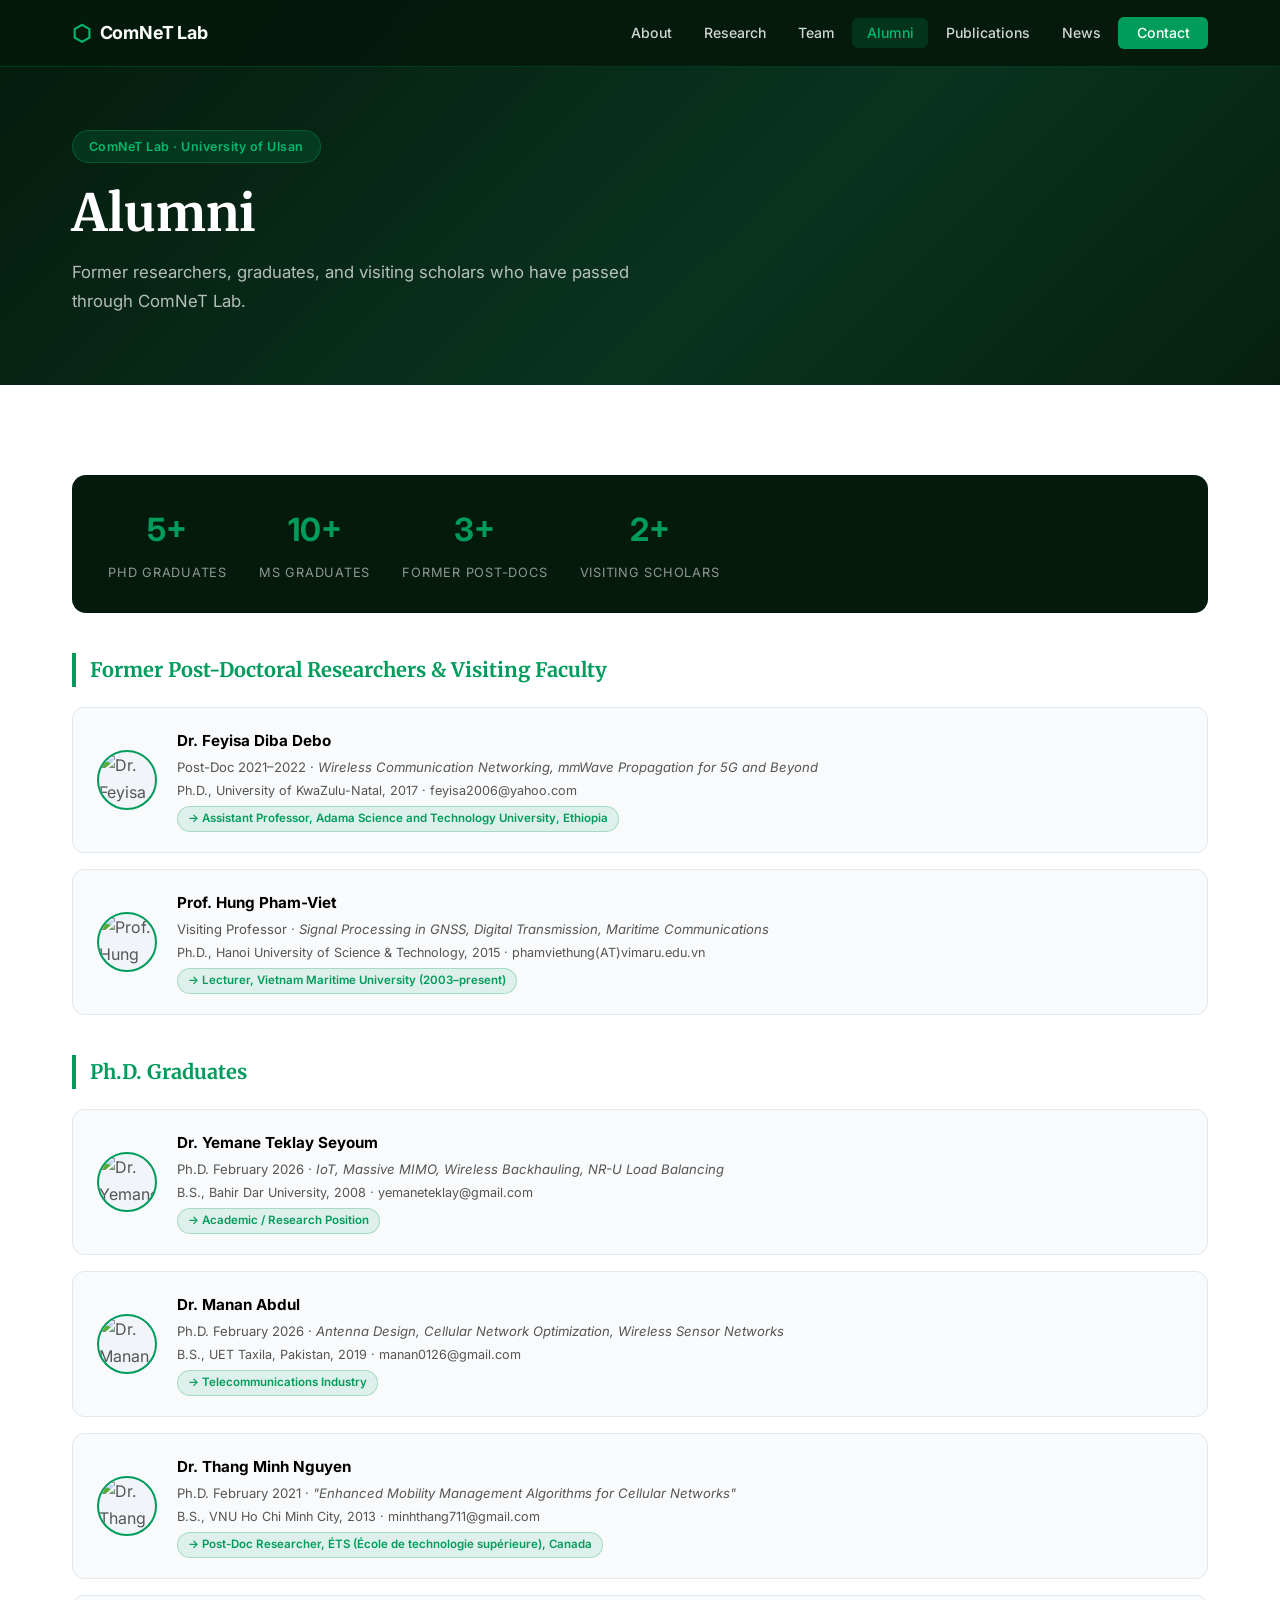
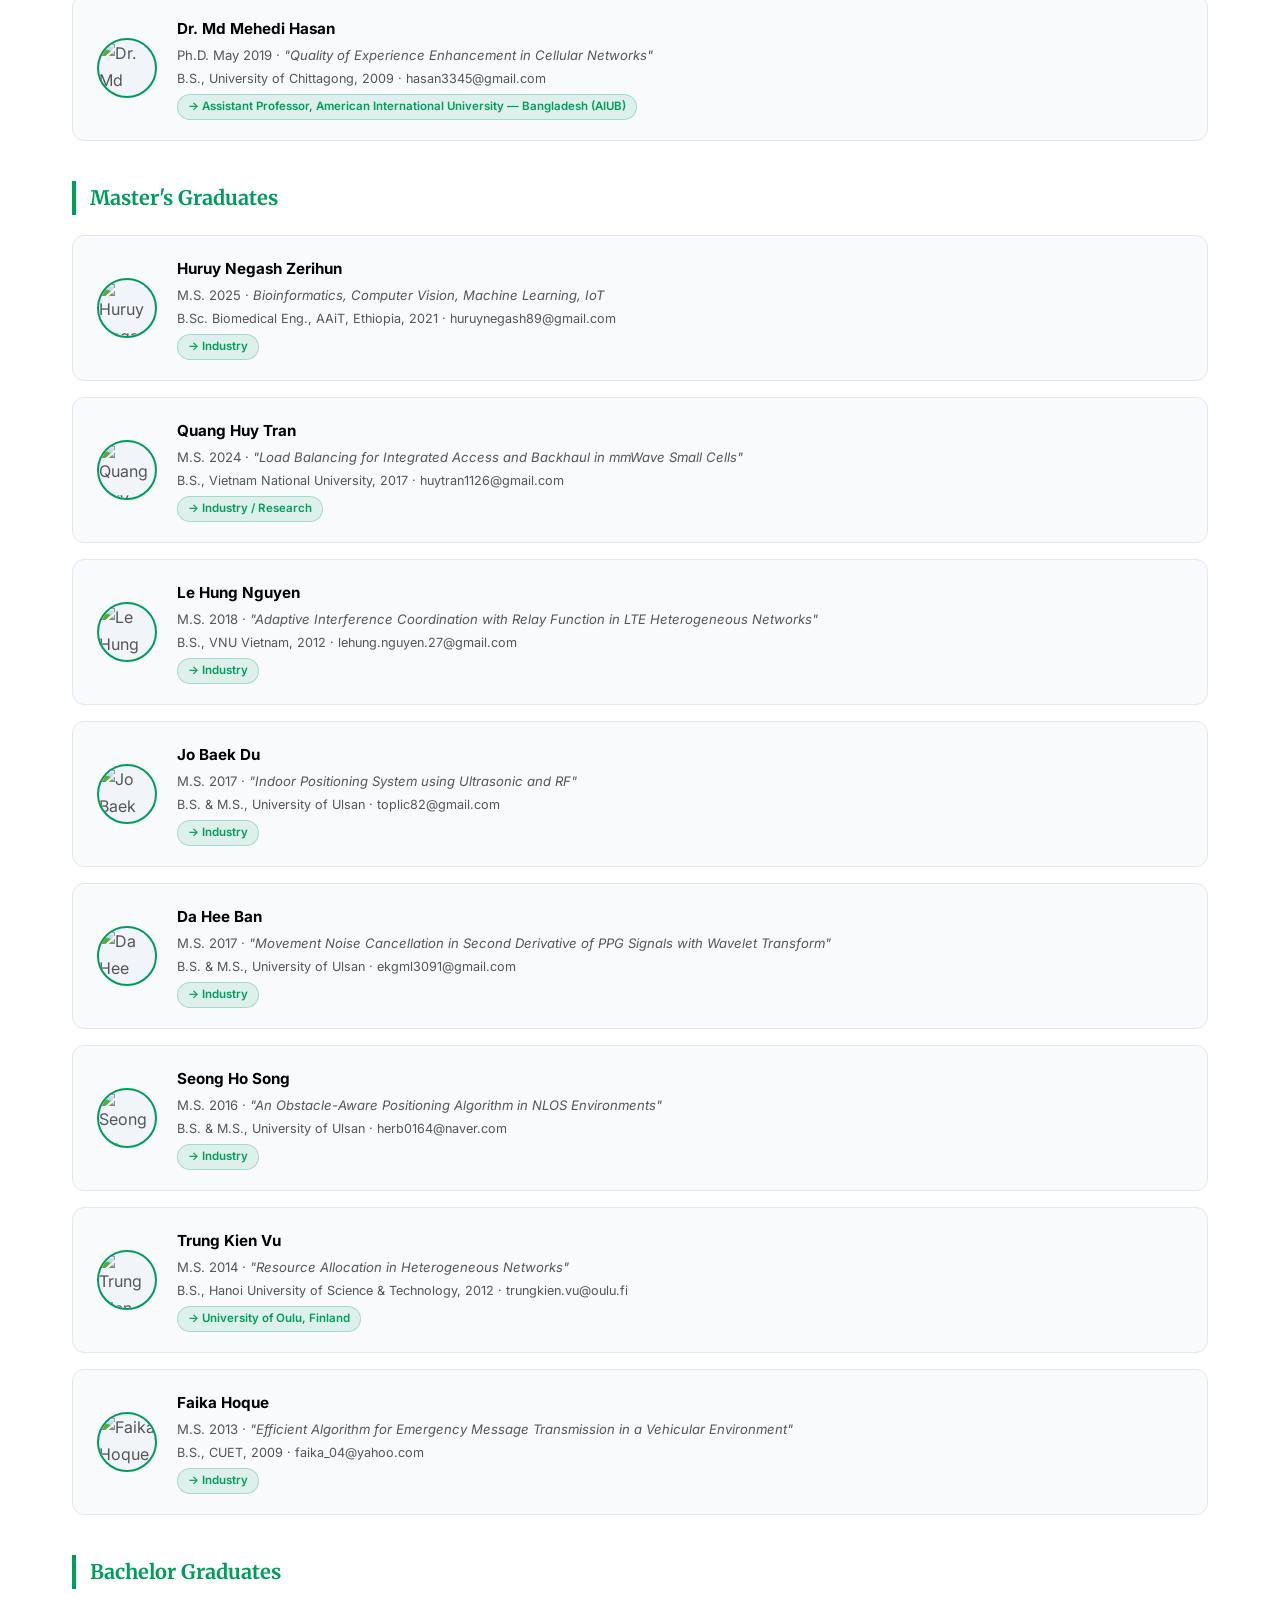
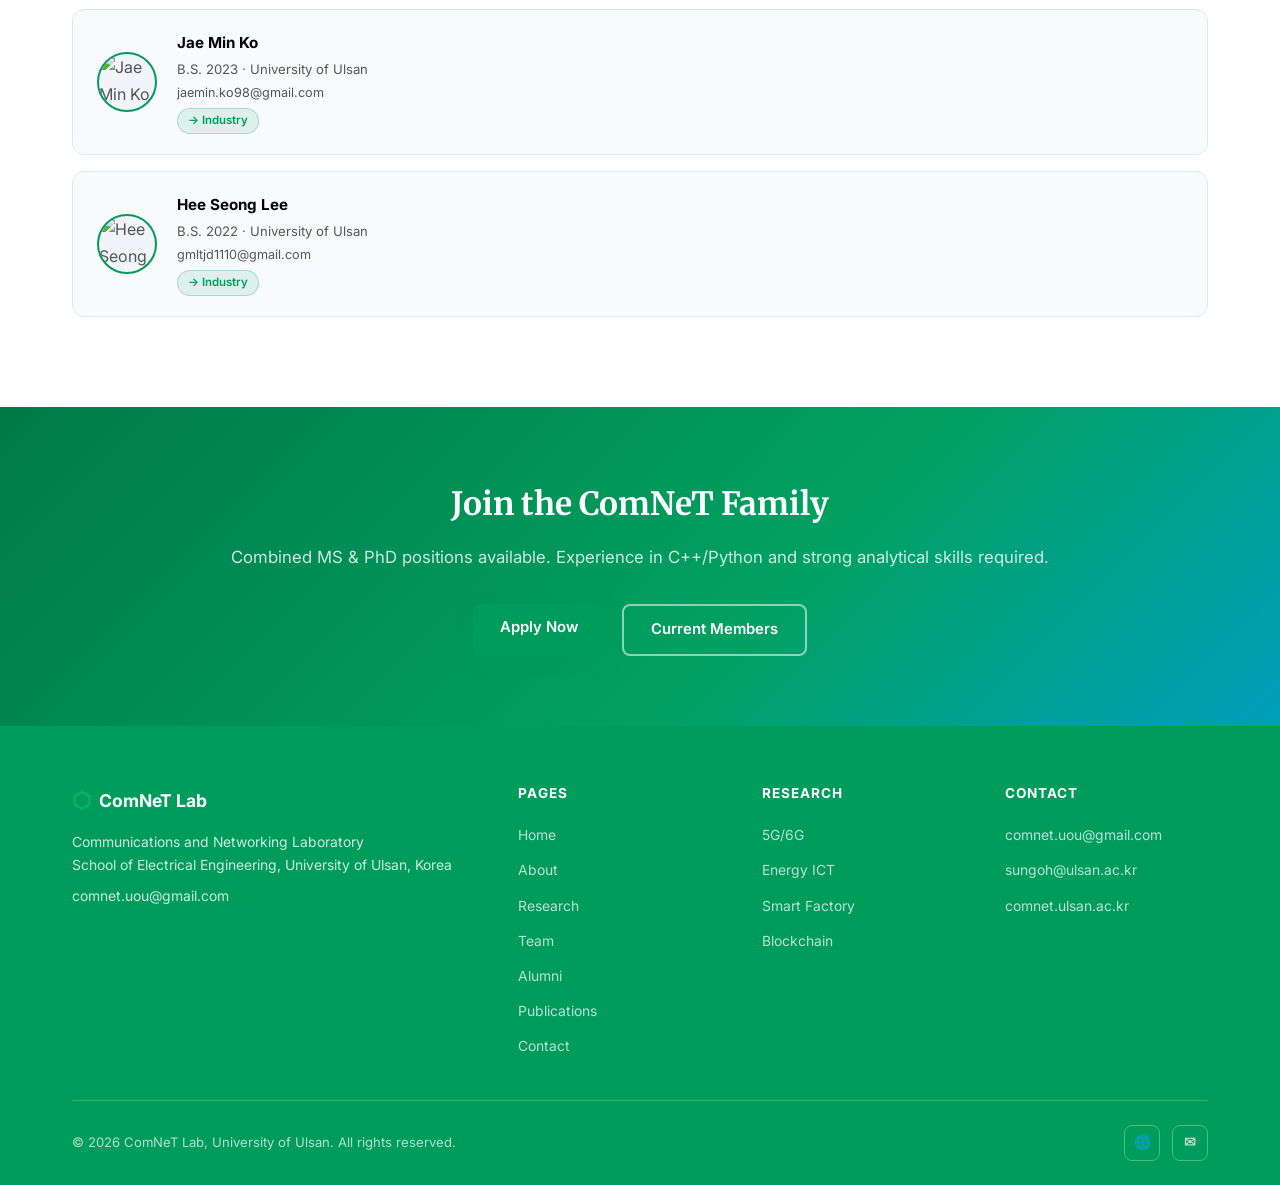
==== alumni.html @ 958fd1fb "Initial publish: ComNeT Lab website Full multi-page academic research lab site with real data from c" ====
<!DOCTYPE html>
<html lang="en">
<head>
  <meta charset="UTF-8" /><meta name="viewport" content="width=device-width, initial-scale=1.0" />
  <title>Alumni — ComNeT Lab</title>
  <link rel="stylesheet" href="style.css" />
  <link href="https://fonts.googleapis.com/css2?family=Inter:wght@300;400;500;600;700&family=Merriweather:wght@300;400;700&display=swap" rel="stylesheet" />
  <style>
    .alumni-photo-wrap {
      width: 60px; height: 60px; border-radius: 50%; overflow: hidden;
      flex-shrink: 0; border: 2px solid var(--green); background: var(--gray-100);
    }
    .alumni-photo-wrap img { width:100%; height:100%; object-fit:cover; object-position:center top; display:block; }

    .alumni-section-title {
      font-family: 'Merriweather', serif;
      font-size: 1.25rem;
      font-weight: 700;
      color: var(--green);
      border-left: 4px solid var(--green);
      padding-left: 0.85rem;
      margin: 2.5rem 0 1.25rem;
    }

    .alumni-stats-bar {
      display: flex; gap: 2rem; flex-wrap: wrap;
      background: var(--dark-nav);
      border-radius: 14px;
      padding: 1.75rem 2.25rem;
      margin-bottom: 2.5rem;
    }
    .alumni-stat { text-align: center; }
    .alumni-stat-num { display: block; font-size: 2rem; font-weight: 700; color: var(--green); }
    .alumni-stat-label { font-size: 0.8rem; color: rgba(255,255,255,0.55); text-transform: uppercase; letter-spacing: 0.06em; }

    .placement-badge {
      display: inline-block;
      font-size: 0.72rem; font-weight: 600;
      color: var(--green);
      background: rgba(0,156,91,0.1);
      border: 1px solid rgba(0,156,91,0.25);
      border-radius: 20px;
      padding: 2px 10px;
      margin-top: 0.3rem;
    }
  </style>
</head>
<body>
  <nav class="navbar" id="navbar">
    <div class="nav-container">
      <a href="index.html" class="nav-logo"><span class="logo-icon">⬡</span><span>ComNeT Lab</span></a>
      <button class="nav-toggle" id="navToggle"><span></span><span></span><span></span></button>
      <ul class="nav-links" id="navLinks">
        <li><a href="about.html">About</a></li>
        <li><a href="research.html">Research</a></li>
        <li><a href="team.html">Team</a></li>
        <li><a href="alumni.html" class="active-page">Alumni</a></li>
        <li><a href="publications.html">Publications</a></li>
        <li><a href="news.html">News</a></li>
        <li><a href="contact.html" class="nav-cta">Contact</a></li>
      </ul>
    </div>
  </nav>

  <div class="page-hero">
    <div class="container page-hero-content">
      <div class="page-hero-badge">ComNeT Lab · University of Ulsan</div>
      <h1>Alumni</h1>
      <p>Former researchers, graduates, and visiting scholars who have passed through ComNeT Lab.</p>
    </div>
  </div>

  <section class="section" style="background:var(--white);">
    <div class="container">

      <!-- Stats bar -->
      <div class="alumni-stats-bar">
        <div class="alumni-stat"><span class="alumni-stat-num">5+</span><span class="alumni-stat-label">PhD Graduates</span></div>
        <div class="alumni-stat"><span class="alumni-stat-num">10+</span><span class="alumni-stat-label">MS Graduates</span></div>
        <div class="alumni-stat"><span class="alumni-stat-num">3+</span><span class="alumni-stat-label">Former Post-Docs</span></div>
        <div class="alumni-stat"><span class="alumni-stat-num">2+</span><span class="alumni-stat-label">Visiting Scholars</span></div>
      </div>

      <!-- ═══ FORMER POST-DOCS / VISITING FACULTY ═══ -->
      <h3 class="alumni-section-title">Former Post-Doctoral Researchers &amp; Visiting Faculty</h3>
      <div class="alumni-grid">

        <div class="alumni-card anim-target">
          <div class="alumni-photo-wrap">
            <img src="http://comnet.ulsan.ac.kr/members/Feyissa.jpg" alt="Dr. Feyisa Diba Debo" />
          </div>
          <div class="alumni-info">
            <h4>Dr. Feyisa Diba Debo</h4>
            <p>Post-Doc 2021–2022 · <em>Wireless Communication Networking, mmWave Propagation for 5G and Beyond</em></p>
            <p style="font-size:0.79rem;color:var(--text-muted);">Ph.D., University of KwaZulu-Natal, 2017 · feyisa2006@yahoo.com</p>
            <span class="placement-badge">→ Assistant Professor, Adama Science and Technology University, Ethiopia</span>
          </div>
        </div>

        <div class="alumni-card anim-target">
          <div class="alumni-photo-wrap">
            <img src="http://comnet.ulsan.ac.kr/members/Professor_Pham.jpg" alt="Prof. Hung Pham-Viet" />
          </div>
          <div class="alumni-info">
            <h4>Prof. Hung Pham-Viet</h4>
            <p>Visiting Professor · <em>Signal Processing in GNSS, Digital Transmission, Maritime Communications</em></p>
            <p style="font-size:0.79rem;color:var(--text-muted);">Ph.D., Hanoi University of Science &amp; Technology, 2015 · phamviethung(AT)vimaru.edu.vn</p>
            <span class="placement-badge">→ Lecturer, Vietnam Maritime University (2003–present)</span>
          </div>
        </div>

      </div>

      <!-- ═══ PHD GRADUATES ═══ -->
      <h3 class="alumni-section-title">Ph.D. Graduates</h3>
      <div class="alumni-grid">

        <div class="alumni-card anim-target">
          <div class="alumni-photo-wrap">
            <img src="http://comnet.ulsan.ac.kr/members/Yemane.jpg" alt="Dr. Yemane Teklay Seyoum" />
          </div>
          <div class="alumni-info">
            <h4>Dr. Yemane Teklay Seyoum</h4>
            <p>Ph.D. February 2026 · <em>IoT, Massive MIMO, Wireless Backhauling, NR-U Load Balancing</em></p>
            <p style="font-size:0.79rem;color:var(--text-muted);">B.S., Bahir Dar University, 2008 · yemaneteklay@gmail.com</p>
            <span class="placement-badge">→ Academic / Research Position</span>
          </div>
        </div>

        <div class="alumni-card anim-target">
          <div class="alumni-photo-wrap">
            <img src="http://comnet.ulsan.ac.kr/members/manan_2.jpg" alt="Dr. Manan Abdul" />
          </div>
          <div class="alumni-info">
            <h4>Dr. Manan Abdul</h4>
            <p>Ph.D. February 2026 · <em>Antenna Design, Cellular Network Optimization, Wireless Sensor Networks</em></p>
            <p style="font-size:0.79rem;color:var(--text-muted);">B.S., UET Taxila, Pakistan, 2019 · manan0126@gmail.com</p>
            <span class="placement-badge">→ Telecommunications Industry</span>
          </div>
        </div>

        <div class="alumni-card anim-target">
          <div class="alumni-photo-wrap">
            <img src="http://comnet.ulsan.ac.kr/members/Thang.jpg" alt="Dr. Thang Minh Nguyen" />
          </div>
          <div class="alumni-info">
            <h4>Dr. Thang Minh Nguyen</h4>
            <p>Ph.D. February 2021 · <em>"Enhanced Mobility Management Algorithms for Cellular Networks"</em></p>
            <p style="font-size:0.79rem;color:var(--text-muted);">B.S., VNU Ho Chi Minh City, 2013 · minhthang711@gmail.com</p>
            <span class="placement-badge">→ Post-Doc Researcher, ÉTS (École de technologie supérieure), Canada</span>
          </div>
        </div>

        <div class="alumni-card anim-target">
          <div class="alumni-photo-wrap">
            <img src="http://comnet.ulsan.ac.kr/members/Hasan.jpg" alt="Dr. Md Mehedi Hasan" />
          </div>
          <div class="alumni-info">
            <h4>Dr. Md Mehedi Hasan</h4>
            <p>Ph.D. May 2019 · <em>"Quality of Experience Enhancement in Cellular Networks"</em></p>
            <p style="font-size:0.79rem;color:var(--text-muted);">B.S., University of Chittagong, 2009 · hasan3345@gmail.com</p>
            <span class="placement-badge">→ Assistant Professor, American International University — Bangladesh (AIUB)</span>
          </div>
        </div>

      </div>

      <!-- ═══ MS GRADUATES ═══ -->
      <h3 class="alumni-section-title">Master's Graduates</h3>
      <div class="alumni-grid">

        <div class="alumni-card anim-target">
          <div class="alumni-photo-wrap">
            <img src="http://comnet.ulsan.ac.kr/members/huruy.JPG" alt="Huruy Negash Zerihun" />
          </div>
          <div class="alumni-info">
            <h4>Huruy Negash Zerihun</h4>
            <p>M.S. 2025 · <em>Bioinformatics, Computer Vision, Machine Learning, IoT</em></p>
            <p style="font-size:0.79rem;color:var(--text-muted);">B.Sc. Biomedical Eng., AAiT, Ethiopia, 2021 · huruynegash89@gmail.com</p>
            <span class="placement-badge">→ Industry</span>
          </div>
        </div>

        <div class="alumni-card anim-target">
          <div class="alumni-photo-wrap">
            <img src="http://comnet.ulsan.ac.kr/members/Huy.jpg" alt="Quang Huy Tran" />
          </div>
          <div class="alumni-info">
            <h4>Quang Huy Tran</h4>
            <p>M.S. 2024 · <em>"Load Balancing for Integrated Access and Backhaul in mmWave Small Cells"</em></p>
            <p style="font-size:0.79rem;color:var(--text-muted);">B.S., Vietnam National University, 2017 · huytran1126@gmail.com</p>
            <span class="placement-badge">→ Industry / Research</span>
          </div>
        </div>

        <div class="alumni-card anim-target">
          <div class="alumni-photo-wrap">
            <img src="http://comnet.ulsan.ac.kr/members/Hung.jpg" alt="Le Hung Nguyen" />
          </div>
          <div class="alumni-info">
            <h4>Le Hung Nguyen</h4>
            <p>M.S. 2018 · <em>"Adaptive Interference Coordination with Relay Function in LTE Heterogeneous Networks"</em></p>
            <p style="font-size:0.79rem;color:var(--text-muted);">B.S., VNU Vietnam, 2012 · lehung.nguyen.27@gmail.com</p>
            <span class="placement-badge">→ Industry</span>
          </div>
        </div>

        <div class="alumni-card anim-target">
          <div class="alumni-photo-wrap">
            <img src="http://comnet.ulsan.ac.kr/members/Jo.jpg" alt="Jo Baek Du" />
          </div>
          <div class="alumni-info">
            <h4>Jo Baek Du</h4>
            <p>M.S. 2017 · <em>"Indoor Positioning System using Ultrasonic and RF"</em></p>
            <p style="font-size:0.79rem;color:var(--text-muted);">B.S. &amp; M.S., University of Ulsan · toplic82@gmail.com</p>
            <span class="placement-badge">→ Industry</span>
          </div>
        </div>

        <div class="alumni-card anim-target">
          <div class="alumni-photo-wrap">
            <img src="http://comnet.ulsan.ac.kr/members/Ban.jpg" alt="Da Hee Ban" />
          </div>
          <div class="alumni-info">
            <h4>Da Hee Ban</h4>
            <p>M.S. 2017 · <em>"Movement Noise Cancellation in Second Derivative of PPG Signals with Wavelet Transform"</em></p>
            <p style="font-size:0.79rem;color:var(--text-muted);">B.S. &amp; M.S., University of Ulsan · ekgml3091@gmail.com</p>
            <span class="placement-badge">→ Industry</span>
          </div>
        </div>

        <div class="alumni-card anim-target">
          <div class="alumni-photo-wrap">
            <img src="http://comnet.ulsan.ac.kr/members/Song.jpg" alt="Seong Ho Song" />
          </div>
          <div class="alumni-info">
            <h4>Seong Ho Song</h4>
            <p>M.S. 2016 · <em>"An Obstacle-Aware Positioning Algorithm in NLOS Environments"</em></p>
            <p style="font-size:0.79rem;color:var(--text-muted);">B.S. &amp; M.S., University of Ulsan · herb0164@naver.com</p>
            <span class="placement-badge">→ Industry</span>
          </div>
        </div>

        <div class="alumni-card anim-target">
          <div class="alumni-photo-wrap">
            <img src="http://comnet.ulsan.ac.kr/members/Thinh.jpg" alt="Trung Kien Vu" />
          </div>
          <div class="alumni-info">
            <h4>Trung Kien Vu</h4>
            <p>M.S. 2014 · <em>"Resource Allocation in Heterogeneous Networks"</em></p>
            <p style="font-size:0.79rem;color:var(--text-muted);">B.S., Hanoi University of Science &amp; Technology, 2012 · trungkien.vu@oulu.fi</p>
            <span class="placement-badge">→ University of Oulu, Finland</span>
          </div>
        </div>

        <div class="alumni-card anim-target">
          <div class="alumni-photo-wrap">
            <img src="http://comnet.ulsan.ac.kr/members/Faika.jpg" alt="Faika Hoque" />
          </div>
          <div class="alumni-info">
            <h4>Faika Hoque</h4>
            <p>M.S. 2013 · <em>"Efficient Algorithm for Emergency Message Transmission in a Vehicular Environment"</em></p>
            <p style="font-size:0.79rem;color:var(--text-muted);">B.S., CUET, 2009 · faika_04@yahoo.com</p>
            <span class="placement-badge">→ Industry</span>
          </div>
        </div>

      </div>

      <!-- ═══ BACHELOR GRADUATES ═══ -->
      <h3 class="alumni-section-title">Bachelor Graduates</h3>
      <div class="alumni-grid">

        <div class="alumni-card anim-target">
          <div class="alumni-photo-wrap">
            <img src="http://comnet.ulsan.ac.kr/members/Jaemin.jpg" alt="Jae Min Ko" />
          </div>
          <div class="alumni-info">
            <h4>Jae Min Ko</h4>
            <p>B.S. 2023 · University of Ulsan</p>
            <p style="font-size:0.79rem;color:var(--text-muted);">jaemin.ko98@gmail.com</p>
            <span class="placement-badge">→ Industry</span>
          </div>
        </div>

        <div class="alumni-card anim-target">
          <div class="alumni-photo-wrap">
            <img src="http://comnet.ulsan.ac.kr/members/HEE_SEONG.jpg" alt="Hee Seong Lee" />
          </div>
          <div class="alumni-info">
            <h4>Hee Seong Lee</h4>
            <p>B.S. 2022 · University of Ulsan</p>
            <p style="font-size:0.79rem;color:var(--text-muted);">gmltjd1110@gmail.com</p>
            <span class="placement-badge">→ Industry</span>
          </div>
        </div>

      </div>

    </div>
  </section>

  <section class="cta-banner">
    <div class="container">
      <h2>Join the ComNeT Family</h2>
      <p>Combined MS &amp; PhD positions available. Experience in C++/Python and strong analytical skills required.</p>
      <div class="cta-actions">
        <a href="contact.html" class="btn btn-primary">Apply Now</a>
        <a href="team.html" class="btn btn-outline">Current Members</a>
      </div>
    </div>
  </section>

  <footer class="footer">
    <div class="container">
      <div class="footer-grid">
        <div class="footer-brand">
          <div class="footer-logo"><span class="logo-icon">⬡</span><span>ComNeT Lab</span></div>
          <p>Communications and Networking Laboratory<br/>School of Electrical Engineering, University of Ulsan, Korea</p>
          <p style="margin-top:0.5rem;">comnet.uou@gmail.com</p>
        </div>
        <div class="footer-links-col"><h5>Pages</h5><ul>
          <li><a href="index.html">Home</a></li>
          <li><a href="about.html">About</a></li>
          <li><a href="research.html">Research</a></li>
          <li><a href="team.html">Team</a></li>
          <li><a href="alumni.html">Alumni</a></li>
          <li><a href="publications.html">Publications</a></li>
          <li><a href="contact.html">Contact</a></li>
        </ul></div>
        <div class="footer-links-col"><h5>Research</h5><ul>
          <li><a href="research.html">5G/6G</a></li>
          <li><a href="research.html">Energy ICT</a></li>
          <li><a href="research.html">Smart Factory</a></li>
          <li><a href="research.html">Blockchain</a></li>
        </ul></div>
        <div class="footer-links-col"><h5>Contact</h5><ul>
          <li><a href="mailto:comnet.uou@gmail.com">comnet.uou@gmail.com</a></li>
          <li><a href="mailto:sungoh@ulsan.ac.kr">sungoh@ulsan.ac.kr</a></li>
          <li><a href="https://comnet.ulsan.ac.kr/" target="_blank">comnet.ulsan.ac.kr</a></li>
        </ul></div>
      </div>
      <div class="footer-bottom">
        <p>&copy; 2026 ComNeT Lab, University of Ulsan. All rights reserved.</p>
        <div class="footer-social"><a href="https://comnet.ulsan.ac.kr/">🌐</a><a href="mailto:comnet.uou@gmail.com">✉</a></div>
      </div>
    </div>
  </footer>
  <script src="script.js"></script>
</body>
</html>
---- style.css ----
/* ============================================================
   ComNeT Lab — Shared Stylesheet
   Colors from comnet.ulsan.ac.kr:
     Primary Green : #009C5B
     Header Green  : #01A161
     Cyan Accent   : #009FBC
   ============================================================ */

:root {
  --green:      #009C5B;
  --green-dk:   #007a47;
  --green-hdr:  #01A161;
  --green-lt:   #00b96e;
  --green-xlt:  #e6f7f0;
  --cyan:       #009FBC;
  --cyan-lt:    #00bcd4;
  --cyan-xlt:   #e0f7fa;
  --dark:       #062010;
  --dark-nav:   #041a0d;
  --white:      #ffffff;
  --gray-50:    #f8fafc;
  --gray-100:   #f1f5f9;
  --gray-200:   #e2e8f0;
  --gray-400:   #94a3b8;
  --gray-600:   #475569;
  --text:       #1e293b;
  --text-muted: #555;
  --radius:     12px;
  --shadow:     0 4px 24px rgba(0,0,0,0.08);
  --shadow-lg:  0 12px 48px rgba(0,0,0,0.14);
  --transition: 0.25s cubic-bezier(0.4, 0, 0.2, 1);
}

*, *::before, *::after { box-sizing: border-box; margin: 0; padding: 0; }
html { scroll-behavior: smooth; }
body {
  font-family: 'Inter', 'trebuchet ms', arial, sans-serif;
  color: var(--text-muted);
  background: var(--white);
  line-height: 1.7;
  -webkit-font-smoothing: antialiased;
}

/* ── Utility ── */
.container { max-width: 1200px; margin: 0 auto; padding: 0 2rem; }
.section    { padding: 90px 0; }

.section-tag {
  display: inline-block;
  font-size: 0.75rem;
  font-weight: 700;
  letter-spacing: 0.14em;
  text-transform: uppercase;
  color: var(--green);
  background: var(--green-xlt);
  padding: 4px 14px;
  border-radius: 999px;
  margin-bottom: 1rem;
}
.section-title {
  font-family: 'Merriweather', 'century gothic', serif;
  font-size: clamp(1.7rem, 3vw, 2.5rem);
  font-weight: 700;
  color: #000;
  line-height: 1.25;
  margin-bottom: 1rem;
}
.section-desc { color: var(--text-muted); max-width: 620px; font-size: 1.02rem; }
.section-header { text-align: center; margin-bottom: 3.5rem; }
.section-header .section-desc { margin: 0 auto; }

/* ── Buttons ── */
.btn {
  display: inline-block;
  padding: 0.72rem 1.7rem;
  border-radius: 8px;
  font-weight: 600;
  font-size: 0.93rem;
  text-decoration: none;
  cursor: pointer;
  border: none;
  transition: all var(--transition);
  font-family: inherit;
}
.btn-primary {
  background: var(--green);
  color: var(--white);
  box-shadow: 0 4px 16px rgba(0,156,91,0.35);
}
.btn-primary:hover {
  background: var(--green-lt);
  transform: translateY(-2px);
  box-shadow: 0 8px 24px rgba(0,156,91,0.45);
}
.btn-outline {
  background: transparent;
  color: var(--white);
  border: 2px solid rgba(255,255,255,0.55);
}
.btn-outline:hover { background: rgba(255,255,255,0.12); border-color: var(--white); }
.btn-ghost {
  background: transparent;
  color: var(--green);
  border: 2px solid var(--green);
}
.btn-ghost:hover { background: var(--green); color: var(--white); }

/* ======================================================
   NAVBAR
   ====================================================== */
.navbar {
  position: fixed; top: 0; left: 0; right: 0;
  z-index: 1000;
  background: rgba(4, 26, 13, 0.95);
  backdrop-filter: blur(14px);
  -webkit-backdrop-filter: blur(14px);
  border-bottom: 1px solid rgba(0,156,91,0.25);
  transition: all var(--transition);
}
.navbar.scrolled {
  background: rgba(4, 26, 13, 0.99);
  box-shadow: 0 4px 24px rgba(0,0,0,0.35);
}
.nav-container {
  max-width: 1200px; margin: 0 auto; padding: 0 2rem;
  display: flex; align-items: center; justify-content: space-between;
  height: 66px;
}
.nav-logo {
  display: flex; align-items: center; gap: 0.55rem;
  color: var(--white); font-weight: 700; font-size: 1.12rem;
  text-decoration: none; letter-spacing: -0.01em;
}
.logo-icon { color: var(--green-lt); font-size: 1.35rem; }

.nav-links { display: flex; align-items: center; gap: 0.2rem; list-style: none; }
.nav-links a {
  color: rgba(255,255,255,0.82);
  text-decoration: none; font-size: 0.88rem; font-weight: 500;
  padding: 0.4rem 0.9rem; border-radius: 6px;
  transition: all var(--transition);
}
.nav-links a:hover, .nav-links a.active-page {
  color: var(--white); background: rgba(0,156,91,0.2);
}
.nav-links a.active-page { color: var(--green-lt) !important; }
.nav-cta {
  background: var(--green) !important;
  color: var(--white) !important;
  padding: 0.45rem 1.15rem !important;
}
.nav-cta:hover { background: var(--green-lt) !important; }

.nav-toggle { display: none; flex-direction: column; gap: 5px; background: none; border: none; cursor: pointer; padding: 4px; }
.nav-toggle span { display: block; width: 24px; height: 2px; background: var(--white); border-radius: 2px; transition: all var(--transition); }

/* ======================================================
   PAGE HERO (inner pages)
   ====================================================== */
.page-hero {
  background: linear-gradient(135deg, var(--dark-nav) 0%, #0a3320 60%, #062010 100%);
  padding: 130px 0 70px;
  position: relative;
  overflow: hidden;
}
.page-hero::before {
  content: '';
  position: absolute; inset: 0;
  background: url('http://comnet.ulsan.ac.kr/style/banner.jpg') center/cover no-repeat;
  opacity: 0.12;
}
.page-hero-content { position: relative; z-index: 1; }
.page-hero-badge {
  display: inline-block; font-size: 0.78rem; font-weight: 600;
  color: var(--green-lt); background: rgba(0,156,91,0.18);
  border: 1px solid rgba(0,156,91,0.35); padding: 5px 16px;
  border-radius: 999px; margin-bottom: 1.25rem; letter-spacing: 0.04em;
}
.page-hero h1 {
  font-family: 'Merriweather', serif; font-size: clamp(2rem, 4vw, 3.2rem);
  font-weight: 700; color: var(--white); line-height: 1.2; margin-bottom: 0.85rem;
}
.page-hero p { color: rgba(255,255,255,0.7); font-size: 1.05rem; max-width: 580px; }

/* ======================================================
   HOME HERO
   ====================================================== */
.hero {
  position: relative; min-height: 100vh;
  display: flex; align-items: center;
  overflow: hidden;
}
.hero-bg-image {
  position: absolute; inset: 0;
  background: url('http://comnet.ulsan.ac.kr/style/banner.jpg') center/cover no-repeat;
}
.hero-overlay {
  position: absolute; inset: 0;
  background: linear-gradient(135deg, rgba(4,26,13,0.88) 0%, rgba(0,100,55,0.75) 60%, rgba(0,159,188,0.25) 100%);
}
.hero-canvas-wrap { position: absolute; inset: 0; }
#networkCanvas { width: 100%; height: 100%; opacity: 0.3; }

.hero-content {
  position: relative; z-index: 2;
  max-width: 1200px; margin: 0 auto; padding: 0 2rem; padding-top: 80px;
}
.hero-badge {
  display: inline-block; font-size: 0.78rem; font-weight: 600;
  color: var(--green-lt); background: rgba(0,156,91,0.18);
  border: 1px solid rgba(0,156,91,0.35); padding: 6px 18px;
  border-radius: 999px; margin-bottom: 1.5rem; letter-spacing: 0.04em;
}
.hero-title {
  font-family: 'Merriweather', serif;
  font-size: clamp(2.2rem, 5vw, 4rem); font-weight: 700;
  color: var(--white); line-height: 1.18; margin-bottom: 1.4rem; max-width: 820px;
}
.hero-subtitle-label {
  display: block; font-family: 'Inter', sans-serif;
  font-size: 1rem; font-weight: 700; color: var(--green-lt);
  letter-spacing: 0.18em; text-transform: uppercase; margin-top: 0.75rem;
}
.hero-desc {
  color: rgba(255,255,255,0.74); font-size: 1.12rem;
  max-width: 620px; margin-bottom: 2.5rem; line-height: 1.8;
}
.hero-actions { display: flex; gap: 1rem; flex-wrap: wrap; margin-bottom: 4rem; }

.hero-stats {
  display: flex; align-items: center; gap: 2rem; flex-wrap: wrap;
  padding-top: 2rem; border-top: 1px solid rgba(255,255,255,0.14);
}
.stat { text-align: center; }
.stat-num { display: block; font-size: 1.9rem; font-weight: 700; color: var(--green-lt); line-height: 1; }
.stat-label { font-size: 0.78rem; color: rgba(255,255,255,0.5); text-transform: uppercase; letter-spacing: 0.09em; margin-top: 4px; }
.stat-divider { width: 1px; height: 40px; background: rgba(255,255,255,0.14); }

.hero-scroll-hint {
  position: absolute; bottom: 2.5rem; left: 50%; transform: translateX(-50%);
  text-align: center; color: rgba(255,255,255,0.4); font-size: 0.78rem; letter-spacing: 0.08em;
}
.scroll-arrow {
  width: 20px; height: 20px;
  border-right: 2px solid rgba(255,255,255,0.3); border-bottom: 2px solid rgba(255,255,255,0.3);
  transform: rotate(45deg); margin: 8px auto 0;
  animation: bounce 1.8s infinite;
}
@keyframes bounce {
  0%,100% { transform: rotate(45deg) translateY(0); }
  50%      { transform: rotate(45deg) translateY(6px); }
}

/* ======================================================
   HOME – SLIDESHOW
   ====================================================== */
.slideshow-section { background: var(--dark-nav); padding: 60px 0; }
.slideshow-section .section-tag { color: var(--green-lt); background: rgba(0,156,91,0.2); }
.slideshow-section .section-title { color: var(--white); }
.slideshow-wrap {
  position: relative; border-radius: 18px; overflow: hidden;
  box-shadow: 0 20px 60px rgba(0,0,0,0.4); background: #000;
}
.slide { display: none; position: relative; }
.slide.active { display: block; animation: slideIn 0.6s ease; }
@keyframes slideIn { from { opacity:0.3; } to { opacity:1; } }
.slide img {
  width: 100%;
  height: 520px;
  object-fit: cover;
  object-position: center center;
  display: block;
}
.slide-caption {
  position: absolute; bottom: 0; left: 0; right: 0;
  background: linear-gradient(transparent, rgba(4,26,13,0.92));
  color: var(--white); padding: 3rem 2rem 1.75rem;
  font-size: 1rem; font-weight: 500;
}
.slide-counter {
  position: absolute; top: 16px; right: 18px;
  background: rgba(0,0,0,0.55); color: rgba(255,255,255,0.9);
  font-size: 0.8rem; font-weight: 600; padding: 5px 13px;
  border-radius: 20px; backdrop-filter: blur(6px); z-index: 10;
}
.slide-btn {
  position: absolute; top: 50%; transform: translateY(-50%);
  background: rgba(0,156,91,0.85); color: white; border: none;
  width: 50px; height: 50px; border-radius: 50%; font-size: 1.5rem;
  cursor: pointer; transition: all var(--transition); display: flex;
  align-items: center; justify-content: center; z-index: 10;
  backdrop-filter: blur(4px); box-shadow: 0 4px 12px rgba(0,0,0,0.3);
}
.slide-btn:hover { background: var(--green); transform: translateY(-50%) scale(1.1); }
.slide-btn.prev { left: 18px; }
.slide-btn.next { right: 18px; }
.slide-dots { display: flex; gap: 8px; justify-content: center; margin-top: 1.4rem; }
.slide-dot {
  width: 9px; height: 9px; border-radius: 50%;
  background: rgba(0,156,91,0.3); cursor: pointer; transition: all var(--transition);
  border: 2px solid rgba(0,156,91,0.5);
}
.slide-dot.active { background: var(--green); width: 26px; border-radius: 5px; border-color: var(--green); }

/* ======================================================
   HOME – RESEARCH PREVIEW
   ====================================================== */
.research-preview { background: var(--gray-50); }
.rp-grid { display: grid; grid-template-columns: repeat(2,1fr); gap: 1.75rem; }
.rp-card {
  background: var(--white); border: 1px solid var(--gray-200);
  border-radius: 16px; overflow: hidden;
  transition: all var(--transition); display: flex; flex-direction: column;
}
.rp-card:hover { box-shadow: var(--shadow-lg); border-color: var(--green); transform: translateY(-4px); }
.rp-img { height: 220px; overflow: hidden; }
.rp-img img { width: 100%; height: 100%; object-fit: cover; transition: transform 0.5s ease; }
.rp-card:hover .rp-img img { transform: scale(1.05); }
.rp-body { padding: 1.75rem; flex: 1; display: flex; flex-direction: column; gap: 0.6rem; }
.rp-icon { font-size: 2rem; }
.rp-body h3 { font-family: 'Merriweather', serif; font-size: 1.05rem; color: #000; line-height: 1.4; }
.rp-body p { color: var(--text-muted); font-size: 0.88rem; flex: 1; }
.rp-link {
  display: inline-flex; align-items: center; gap: 0.4rem;
  color: var(--green); font-weight: 600; font-size: 0.85rem;
  text-decoration: none; margin-top: 0.5rem; transition: gap var(--transition);
}
.rp-link:hover { gap: 0.7rem; }

/* ======================================================
   HOME – NEWS STRIP
   ====================================================== */
.news-strip { background: var(--white); }
.ns-grid { display: grid; grid-template-columns: repeat(3,1fr); gap: 1.5rem; }
.ns-card {
  border: 1px solid var(--gray-200); border-radius: 14px; padding: 1.5rem;
  transition: all var(--transition);
}
.ns-card:hover { box-shadow: var(--shadow); border-color: var(--green); transform: translateY(-3px); }
.ns-date { font-size: 0.78rem; color: var(--gray-400); font-weight: 500; margin-bottom: 0.4rem; }
.ns-tag {
  display: inline-block; font-size: 0.7rem; font-weight: 700;
  padding: 2px 9px; border-radius: 999px; text-transform: uppercase;
  letter-spacing: 0.05em; margin-bottom: 0.65rem;
}
.ns-tag--award  { background: #fef3c7; color: #b45309; }
.ns-tag--pub    { background: #dbeafe; color: #1d4ed8; }
.ns-tag--conf   { background: #dcfce7; color: #15803d; }
.ns-tag--open   { background: var(--green-xlt); color: var(--green); }
.ns-card h4 { font-size: 0.93rem; font-weight: 700; color: #000; margin-bottom: 0.5rem; line-height: 1.4; }
.ns-card p  { font-size: 0.85rem; color: var(--text-muted); line-height: 1.65; }

/* ======================================================
   HOME – CTA BANNER
   ====================================================== */
.cta-banner {
  background: linear-gradient(135deg, var(--green-dk) 0%, var(--green-hdr) 60%, var(--cyan) 100%);
  padding: 70px 0; text-align: center;
}
.cta-banner h2 { font-family: 'Merriweather', serif; color: var(--white); font-size: 2rem; margin-bottom: 0.75rem; }
.cta-banner p  { color: rgba(255,255,255,0.8); margin-bottom: 2rem; font-size: 1.05rem; }
.cta-actions   { display: flex; gap: 1rem; justify-content: center; flex-wrap: wrap; }

/* ======================================================
   ABOUT PAGE
   ====================================================== */
.about-hero-grid {
  display: grid; grid-template-columns: 1fr 360px; gap: 4rem; align-items: start;
}
.about-text p { color: var(--text-muted); margin-bottom: 1.2rem; font-size: 1rem; }
.about-pillars { display: grid; grid-template-columns: 1fr 1fr; gap: 1rem; margin-top: 2rem; }
.pillar {
  display: flex; align-items: center; gap: 0.7rem;
  background: var(--gray-50); border: 1px solid var(--gray-200);
  border-radius: var(--radius); padding: 1rem 1.2rem;
  font-size: 0.9rem; font-weight: 600; color: #000;
  transition: all var(--transition);
}
.pillar:hover { border-color: var(--green); background: var(--green-xlt); transform: translateY(-2px); }
.pillar-icon { font-size: 1.4rem; }

.pi-card {
  background: var(--dark-nav); border-radius: 18px;
  padding: 2rem; color: var(--white);
  position: sticky; top: 90px; box-shadow: var(--shadow-lg);
  border: 1px solid rgba(0,156,91,0.25);
}
.pi-avatar {
  width: 80px; height: 80px; border-radius: 50%;
  display: flex; align-items: center; justify-content: center;
  font-size: 1.5rem; font-weight: 700; color: var(--white);
  margin-bottom: 1.25rem; border: 3px solid rgba(0,156,91,0.4);
}
.pi-card h3 { font-family: 'Merriweather', serif; font-size: 1.1rem; margin-bottom: 0.25rem; color: var(--white); }
.pi-title { color: var(--green-lt); font-size: 0.83rem; font-weight: 600; margin-bottom: 1rem; display: block; }
.pi-bio { font-size: 0.86rem; color: rgba(255,255,255,0.72); line-height: 1.7; }
.pi-links { display: flex; gap: 0.6rem; margin-top: 1.2rem; flex-wrap: wrap; }
.pi-link {
  color: var(--green-lt); text-decoration: none; font-size: 0.8rem; font-weight: 600;
  border: 1px solid rgba(0,185,110,0.4); padding: 4px 12px; border-radius: 6px;
  transition: all var(--transition);
}
.pi-link:hover { background: var(--green); color: var(--white); border-color: var(--green); }

.pi-exp { margin-top: 1.5rem; }
.pi-exp h4 { font-size: 0.78rem; font-weight: 700; color: var(--green-lt); text-transform: uppercase; letter-spacing: 0.1em; margin-bottom: 0.75rem; }
.pi-exp-item { display: flex; gap: 0.75rem; margin-bottom: 0.65rem; align-items: flex-start; }
.pi-exp-dot { width: 8px; height: 8px; border-radius: 50%; background: var(--green); flex-shrink: 0; margin-top: 7px; }
.pi-exp-item p { font-size: 0.82rem; color: rgba(255,255,255,0.68); line-height: 1.5; }

.partners-section { background: var(--gray-50); }
.partners-grid { display: grid; grid-template-columns: repeat(4,1fr); gap: 1.5rem; }
.partner-card {
  background: var(--white); border: 1px solid var(--gray-200);
  border-radius: 14px; padding: 1.75rem 1.25rem; text-align: center;
  transition: all var(--transition);
}
.partner-card:hover { border-color: var(--green); box-shadow: var(--shadow); }
.partner-icon { font-size: 2.2rem; margin-bottom: 0.75rem; }
.partner-card h4 { font-size: 0.95rem; font-weight: 700; color: #000; margin-bottom: 0.35rem; }
.partner-card p { font-size: 0.82rem; color: var(--text-muted); }

/* ======================================================
   RESEARCH PAGE
   ====================================================== */
.research-card {
  background: var(--white); border: 1px solid var(--gray-200);
  border-radius: 18px; overflow: hidden;
  transition: all var(--transition); margin-bottom: 2.5rem;
}
.research-card:hover { box-shadow: var(--shadow-lg); border-color: var(--green); }
.rc-inner { display: grid; grid-template-columns: 420px 1fr; }
.rc-img { overflow: hidden; }
.rc-img img { width: 100%; height: 100%; object-fit: cover; min-height: 320px; transition: transform 0.5s; }
.research-card:hover .rc-img img { transform: scale(1.04); }
.rc-body { padding: 2.5rem; display: flex; flex-direction: column; gap: 1rem; }
.rc-num { font-size: 0.75rem; font-weight: 700; color: var(--green); text-transform: uppercase; letter-spacing: 0.12em; }
.rc-body h2 { font-family: 'Merriweather', serif; font-size: 1.45rem; color: #000; line-height: 1.35; }
.rc-body p { color: var(--text-muted); font-size: 0.93rem; line-height: 1.75; }
.rc-topics { list-style: none; display: flex; flex-direction: column; gap: 0.4rem; }
.rc-topics li {
  font-size: 0.85rem; color: #000; font-weight: 500;
  display: flex; align-items: center; gap: 0.5rem;
}
.rc-topics li::before {
  content: ''; display: block; width: 7px; height: 7px;
  border-radius: 50%; background: var(--green); flex-shrink: 0;
}
.rc-collabs {
  display: flex; flex-wrap: wrap; gap: 0.5rem; margin-top: 0.25rem;
}
.rc-collab-tag {
  font-size: 0.78rem; font-weight: 600; color: var(--green);
  background: var(--green-xlt); padding: 3px 10px; border-radius: 6px;
}
.rc-alt { }
.rc-alt .rc-inner { grid-template-columns: 1fr 420px; }
.rc-alt .rc-img { order: 2; }
.rc-alt .rc-body { order: 1; }

/* ======================================================
   TEAM PAGE
   ====================================================== */
.team-category { margin-bottom: 4rem; }
.team-cat-title {
  font-family: 'Merriweather', serif; font-size: 1.25rem;
  color: #000; margin-bottom: 1.75rem; padding-bottom: 0.75rem;
  border-bottom: 2px solid var(--gray-200);
  display: flex; align-items: center; gap: 0.75rem;
}
.team-cat-title::before {
  content: ''; display: block; width: 4px; height: 1.3rem;
  background: var(--green); border-radius: 2px;
}
.team-grid { display: grid; grid-template-columns: repeat(auto-fill,minmax(240px,1fr)); gap: 1.5rem; }
.member-card {
  background: var(--white); border: 1px solid var(--gray-200);
  border-radius: 16px; padding: 1.75rem; text-align: center;
  transition: all var(--transition);
}
.member-card:hover { box-shadow: var(--shadow-lg); border-color: var(--green); transform: translateY(-4px); }
.member-card--sm { padding: 1.25rem; }
.member-avatar {
  width: 74px; height: 74px; border-radius: 50%;
  display: flex; align-items: center; justify-content: center;
  font-size: 1.3rem; font-weight: 700; color: var(--white);
  margin: 0 auto 1rem; border: 3px solid rgba(255,255,255,0.25);
  box-shadow: 0 4px 12px rgba(0,0,0,0.15);
}
.member-avatar--sm { width: 58px; height: 58px; font-size: 1rem; }
.member-card h4 { font-size: 1rem; font-weight: 700; color: #000; margin-bottom: 0.25rem; }
.member-role { font-size: 0.8rem; color: var(--green); font-weight: 600; margin-bottom: 0.5rem; display: block; }
.member-focus { font-size: 0.83rem; color: var(--text-muted); margin-bottom: 0.5rem; line-height: 1.5; }
.member-info { font-size: 0.78rem; color: var(--gray-400); margin-bottom: 0.75rem; }
.member-tags { display: flex; flex-wrap: wrap; gap: 0.35rem; justify-content: center; }
.member-tags span {
  background: var(--green-xlt); color: var(--green);
  font-size: 0.7rem; font-weight: 600; padding: 2px 8px; border-radius: 999px;
}

/* Alumni */
.alumni-grid { display: flex; flex-direction: column; gap: 1rem; }
.alumni-card {
  display: flex; align-items: center; gap: 1.25rem;
  background: var(--gray-50); border: 1px solid var(--gray-200);
  border-radius: 12px; padding: 1.25rem 1.5rem;
  transition: all var(--transition);
}
.alumni-card:hover { border-color: var(--green); background: var(--white); box-shadow: var(--shadow); }
.alumni-avatar {
  width: 52px; height: 52px; border-radius: 50%;
  display: flex; align-items: center; justify-content: center;
  font-size: 0.95rem; font-weight: 700; color: var(--white); flex-shrink: 0;
}
.alumni-info h4 { font-size: 0.95rem; font-weight: 700; color: #000; }
.alumni-info p { font-size: 0.82rem; color: var(--text-muted); margin-top: 2px; }
.alumni-placement { display: inline-block; font-size: 0.8rem; font-weight: 600; color: var(--green); margin-top: 4px; }

/* ======================================================
   PUBLICATIONS PAGE
   ====================================================== */
.pub-filters { display: flex; gap: 0.5rem; flex-wrap: wrap; margin-bottom: 2.5rem; justify-content: center; }
.pub-filter {
  padding: 0.42rem 1.1rem; border-radius: 999px;
  border: 1.5px solid var(--gray-200); background: var(--white);
  color: var(--text-muted); font-size: 0.85rem; font-weight: 500;
  cursor: pointer; transition: all var(--transition); font-family: inherit;
}
.pub-filter:hover { border-color: var(--green); color: var(--green); }
.pub-filter.active { background: var(--green); border-color: var(--green); color: var(--white); }

.pub-year-group { margin-bottom: 3rem; }
.pub-year-label {
  font-family: 'Merriweather', serif; font-size: 1.4rem; color: var(--green);
  font-weight: 700; margin-bottom: 1.25rem; padding-bottom: 0.6rem;
  border-bottom: 2px solid var(--green-xlt);
}
.pub-list { display: flex; flex-direction: column; gap: 1.1rem; }
.pub-item {
  display: flex; gap: 1rem;
  background: var(--white); border: 1px solid var(--gray-200);
  border-radius: 12px; padding: 1.4rem;
  transition: all var(--transition);
}
.pub-item.hidden { display: none; }
.pub-item:hover { box-shadow: var(--shadow); border-color: var(--green); }
.pub-badge {
  flex-shrink: 0; height: fit-content; padding: 3px 10px;
  border-radius: 6px; font-size: 0.7rem; font-weight: 700;
  letter-spacing: 0.04em; text-transform: uppercase; margin-top: 4px;
}
.pub-badge--journal { background: #dbeafe; color: #1d4ed8; }
.pub-badge--conf    { background: #fef9c3; color: #92400e; }
.pub-badge--patent  { background: var(--green-xlt); color: var(--green-dk); }
.pub-body { flex: 1; }
.pub-body h4 { font-size: 0.95rem; font-weight: 600; color: #000; margin-bottom: 0.4rem; line-height: 1.5; }
.pub-authors { font-size: 0.84rem; color: var(--text-muted); margin-bottom: 0.2rem; }
.pub-venue { font-size: 0.82rem; color: var(--gray-400); font-style: italic; margin-bottom: 0.65rem; }
.pub-links { display: flex; gap: 0.65rem; }
.pub-links a {
  font-size: 0.78rem; font-weight: 600; color: var(--green);
  text-decoration: none; border: 1px solid var(--green);
  padding: 2px 10px; border-radius: 5px; transition: all var(--transition);
}
.pub-links a:hover { background: var(--green); color: var(--white); }

.patents-highlight {
  margin-top: 3rem; background: var(--dark-nav); border-radius: 16px;
  padding: 2rem 2.5rem; border: 1px solid rgba(0,156,91,0.2);
}
.patents-highlight h3 { font-family: 'Merriweather', serif; color: var(--green-lt); font-size: 1.1rem; margin-bottom: 1.25rem; }
.patent-list { display: flex; flex-direction: column; gap: 0.75rem; }
.patent-item { display: flex; align-items: baseline; gap: 1rem; flex-wrap: wrap; }
.patent-num {
  font-size: 0.8rem; font-weight: 700; color: var(--green-lt);
  background: rgba(0,185,110,0.15); padding: 3px 10px; border-radius: 5px;
  white-space: nowrap; flex-shrink: 0;
}
.patent-title { font-size: 0.87rem; color: rgba(255,255,255,0.72); }

/* ======================================================
   NEWS PAGE
   ====================================================== */
.news-grid { display: grid; grid-template-columns: repeat(3,1fr); gap: 1.5rem; }
.news-card {
  background: var(--white); border: 1px solid var(--gray-200);
  border-radius: 16px; padding: 1.75rem; transition: all var(--transition);
}
.news-card:hover { box-shadow: var(--shadow-lg); border-color: var(--green); transform: translateY(-3px); }
.news-card--featured {
  grid-column: span 2;
  background: linear-gradient(135deg, var(--dark-nav) 0%, #0a3320 100%);
  border-color: transparent; color: var(--white);
}
.news-card--featured h4 { color: var(--white); }
.news-card--featured p  { color: rgba(255,255,255,0.75); }
.news-card--featured .news-date { color: rgba(255,255,255,0.5); }
.news-date { font-size: 0.8rem; color: var(--text-muted); font-weight: 500; margin-bottom: 0.5rem; }
.news-tag {
  display: inline-block; font-size: 0.7rem; font-weight: 700;
  padding: 2px 10px; border-radius: 999px; text-transform: uppercase;
  letter-spacing: 0.05em; margin-bottom: 0.75rem;
}
.news-tag--pub   { background: #dbeafe; color: #1d4ed8; }
.news-tag--award { background: #fef3c7; color: #b45309; }
.news-tag--conf  { background: #dcfce7; color: #15803d; }
.news-tag--open  { background: var(--green-xlt); color: var(--green-dk); }
.news-tag--collab{ background: #fae8ff; color: #7e22ce; }
.news-card h4 { font-size: 0.95rem; font-weight: 700; color: #000; margin-bottom: 0.6rem; line-height: 1.4; }
.news-card p  { font-size: 0.86rem; color: var(--text-muted); line-height: 1.65; }

/* ======================================================
   CONTACT PAGE
   ====================================================== */
.contact-grid { display: grid; grid-template-columns: 1fr 1fr; gap: 5rem; align-items: start; }
.contact-info p { color: var(--text-muted); margin-bottom: 2rem; font-size: 1rem; }
.contact-details { display: flex; flex-direction: column; gap: 1.25rem; margin-bottom: 2rem; }
.contact-item { display: flex; gap: 1rem; align-items: flex-start; }
.ci-icon { font-size: 1.3rem; flex-shrink: 0; margin-top: 2px; }
.contact-item strong { display: block; font-size: 0.85rem; color: #000; margin-bottom: 3px; font-weight: 700; }
.contact-item span { font-size: 0.88rem; color: var(--text-muted); line-height: 1.6; }
.join-box { background: var(--dark-nav); border-radius: 16px; padding: 1.75rem; color: var(--white); border: 1px solid rgba(0,156,91,0.2); }
.join-box h4 { font-size: 1rem; font-weight: 700; margin-bottom: 0.6rem; color: var(--green-lt); }
.join-box p  { font-size: 0.88rem; color: rgba(255,255,255,0.72); margin-bottom: 1.25rem; line-height: 1.65; }
.join-box ul { margin: 0 0 1.25rem 1.25rem; }
.join-box ul li { font-size: 0.85rem; color: rgba(255,255,255,0.7); margin-bottom: 0.3rem; }
.contact-form {
  background: var(--white); border: 1px solid var(--gray-200);
  border-radius: 20px; padding: 2.5rem; box-shadow: var(--shadow);
}
.contact-form h3 { font-family: 'Merriweather', serif; font-size: 1.25rem; color: #000; margin-bottom: 1.75rem; }
.form-row { display: grid; grid-template-columns: 1fr 1fr; gap: 1rem; }
.form-group { display: flex; flex-direction: column; gap: 0.4rem; margin-bottom: 1.1rem; }
.form-group label { font-size: 0.82rem; font-weight: 600; color: #000; }
.form-group input, .form-group select, .form-group textarea {
  padding: 0.7rem 1rem; border: 1.5px solid var(--gray-200);
  border-radius: 8px; font-size: 0.9rem; font-family: inherit;
  color: var(--text); background: var(--white); outline: none;
  transition: border-color var(--transition);
}
.form-group input:focus, .form-group select:focus, .form-group textarea:focus {
  border-color: var(--green); box-shadow: 0 0 0 3px rgba(0,156,91,0.1);
}
.form-note { text-align: center; font-size: 0.8rem; color: var(--gray-400); margin-top: 0.75rem; }

/* ======================================================
   FOOTER
   ====================================================== */
.footer {
  background: var(--green);
  color: rgba(255,255,255,0.85);
  padding: 3.5rem 0 1.5rem;
}
.footer-grid { display: grid; grid-template-columns: 2fr 1fr 1fr 1fr; gap: 2.5rem; margin-bottom: 2.5rem; }
.footer-logo { display: flex; align-items: center; gap: 0.5rem; color: var(--white); font-weight: 700; font-size: 1.1rem; margin-bottom: 0.75rem; }
.footer-brand p { font-size: 0.87rem; line-height: 1.65; margin-top: 0.25rem; color: rgba(255,255,255,0.8); }
.footer-links-col h5 { color: var(--white); font-size: 0.85rem; font-weight: 700; margin-bottom: 1rem; text-transform: uppercase; letter-spacing: 0.08em; }
.footer-links-col ul { list-style: none; display: flex; flex-direction: column; gap: 0.5rem; }
.footer-links-col a { color: rgba(255,255,255,0.72); text-decoration: none; font-size: 0.87rem; transition: color var(--transition); }
.footer-links-col a:hover { color: var(--white); }
.footer-bottom {
  display: flex; align-items: center; justify-content: space-between;
  padding-top: 1.5rem; border-top: 1px solid rgba(255,255,255,0.2); font-size: 0.82rem; color: rgba(255,255,255,0.7);
}
.footer-social { display: flex; gap: 0.75rem; }
.footer-social a {
  color: rgba(255,255,255,0.7); text-decoration: none;
  width: 36px; height: 36px; display: flex; align-items: center; justify-content: center;
  border: 1px solid rgba(255,255,255,0.3); border-radius: 8px;
  font-size: 0.85rem; font-weight: 700; transition: all var(--transition);
}
.footer-social a:hover { color: var(--white); border-color: var(--white); background: rgba(255,255,255,0.15); }

/* ======================================================
   ANIMATION HELPERS
   ====================================================== */
.anim-target {
  opacity: 0; transform: translateY(22px);
  transition: opacity 0.55s ease, transform 0.55s ease;
}
.anim-target.visible { opacity: 1; transform: translateY(0); }

/* ======================================================
   RESPONSIVE
   ====================================================== */
@media (max-width: 1024px) {
  .about-hero-grid { grid-template-columns: 1fr; }
  .pi-card { position: static; }
  .rc-inner { grid-template-columns: 1fr; }
  .rc-alt .rc-img { order: 0; }
  .rc-alt .rc-body { order: 0; }
  .rc-img img { min-height: 240px; }
  .partners-grid { grid-template-columns: repeat(2,1fr); }
  .footer-grid { grid-template-columns: 1fr 1fr; gap: 2rem; }
  .rp-grid { grid-template-columns: 1fr; }
  .news-grid { grid-template-columns: 1fr 1fr; }
  .news-card--featured { grid-column: span 2; }
  .contact-grid { grid-template-columns: 1fr; gap: 2.5rem; }
}

@media (max-width: 768px) {
  .section { padding: 60px 0; }
  .nav-toggle { display: flex; }
  .nav-links {
    display: none; position: absolute; top: 66px; left: 0; right: 0;
    background: var(--dark-nav); flex-direction: column; padding: 1rem;
    border-top: 1px solid rgba(0,156,91,0.2); gap: 0.1rem;
  }
  .nav-links.open { display: flex; }
  .nav-links li { width: 100%; }
  .nav-links a { display: block; padding: 0.65rem 1rem; }
  .hero-stats { gap: 1.25rem; }
  .stat-divider { display: none; }
  .news-grid { grid-template-columns: 1fr; }
  .news-card--featured { grid-column: 1; }
  .ns-grid { grid-template-columns: 1fr; }
  .partners-grid { grid-template-columns: 1fr 1fr; }
  .footer-grid { grid-template-columns: 1fr; gap: 1.75rem; }
  .footer-bottom { flex-direction: column; gap: 1rem; text-align: center; }
  .form-row { grid-template-columns: 1fr; }
  .about-pillars { grid-template-columns: 1fr; }
  .slide img { height: 260px; }
}

@media (max-width: 480px) {
  .container { padding: 0 1.25rem; }
  .hero-actions, .cta-actions { flex-direction: column; }
  .btn { text-align: center; }
  .team-grid { grid-template-columns: 1fr; }
}

/* ======================================================
   REAL MEMBER PHOTOS
   ====================================================== */
.member-photo-wrap {
  width: 100px; height: 100px;
  border-radius: 50%; overflow: hidden;
  margin: 0 auto 1rem;
  border: 3px solid var(--green);
  box-shadow: 0 4px 16px rgba(0,156,91,0.25);
  flex-shrink: 0;
  background: var(--gray-100);
}
.member-photo-wrap img {
  width: 100%; height: 100%;
  object-fit: cover;
  object-position: center top;
  display: block;
}
.member-photo-wrap--lg {
  width: 120px; height: 120px;
}
/* PI card photo */
.pi-photo-wrap {
  width: 100px; height: 100px; border-radius: 50%; overflow: hidden;
  margin-bottom: 1.25rem;
  border: 3px solid rgba(0,156,91,0.5);
  box-shadow: 0 4px 16px rgba(0,0,0,0.3);
  background: var(--green-dk);
}
.pi-photo-wrap img {
  width: 100%; height: 100%;
  object-fit: cover; object-position: center top; display: block;
}
/* Inline PI card on about page */
.member-card--horizontal {
  text-align: left;
  display: flex;
  gap: 1.75rem;
  align-items: flex-start;
}
.member-card--horizontal .member-photo-wrap {
  margin: 0;
  flex-shrink: 0;
  width: 110px; height: 110px;
}

/* ======================================================
   CREATIVE HERO  (index.html)
   ====================================================== */
/* Animated gradient mesh */
@keyframes heroGradient {
  0%   { background-position: 0% 50%; }
  50%  { background-position: 100% 50%; }
  100% { background-position: 0% 50%; }
}
@keyframes float1 {
  0%,100% { transform: translateY(0) rotate(0deg); }
  50%     { transform: translateY(-30px) rotate(10deg); }
}
@keyframes float2 {
  0%,100% { transform: translateY(0) rotate(0deg); }
  50%     { transform: translateY(20px) rotate(-8deg); }
}
@keyframes float3 {
  0%,100% { transform: translateY(0) scale(1); }
  50%     { transform: translateY(-18px) scale(1.08); }
}
@keyframes rotateSlow {
  from { transform: rotate(0deg); }
  to   { transform: rotate(360deg); }
}
@keyframes pulseGlow {
  0%,100% { opacity:0.4; transform:scale(1); }
  50%     { opacity:0.7; transform:scale(1.1); }
}

.hero-creative-bg {
  position: absolute; inset: 0; overflow: hidden;
}
/* Dark layered gradient base */
.hero-creative-bg::before {
  content: '';
  position: absolute; inset: 0;
  background: linear-gradient(135deg,
    #021409 0%,
    #052e18 25%,
    #073d22 50%,
    #041f10 75%,
    #062010 100%);
  background-size: 400% 400%;
  animation: heroGradient 14s ease infinite;
}
/* Circuit grid overlay */
.hero-creative-bg::after {
  content: '';
  position: absolute; inset: 0;
  background-image:
    linear-gradient(rgba(0,156,91,0.07) 1px, transparent 1px),
    linear-gradient(90deg, rgba(0,156,91,0.07) 1px, transparent 1px);
  background-size: 60px 60px;
}
/* Floating orb blobs */
.hero-orb {
  position: absolute; border-radius: 50%;
  filter: blur(60px); pointer-events: none;
}
.hero-orb--1 {
  width: 500px; height: 500px; top: -100px; left: -100px;
  background: radial-gradient(circle, rgba(0,156,91,0.35) 0%, transparent 70%);
  animation: float1 10s ease-in-out infinite;
}
.hero-orb--2 {
  width: 400px; height: 400px; top: 30%; right: -80px;
  background: radial-gradient(circle, rgba(0,159,188,0.3) 0%, transparent 70%);
  animation: float2 13s ease-in-out infinite;
}
.hero-orb--3 {
  width: 300px; height: 300px; bottom: -50px; left: 40%;
  background: radial-gradient(circle, rgba(0,156,91,0.2) 0%, transparent 70%);
  animation: float3 8s ease-in-out infinite;
}
/* Spinning ring decorations */
.hero-ring {
  position: absolute; border-radius: 50%; border: 1px solid;
  pointer-events: none;
}
.hero-ring--1 {
  width: 320px; height: 320px; top: 10%; right: 8%;
  border-color: rgba(0,156,91,0.2);
  animation: rotateSlow 40s linear infinite;
}
.hero-ring--2 {
  width: 200px; height: 200px; top: 10%; right: 8%;
  border-color: rgba(0,159,188,0.15);
  border-style: dashed;
  animation: rotateSlow 25s linear infinite reverse;
}
.hero-ring--3 {
  width: 480px; height: 480px; bottom: -10%; left: -5%;
  border-color: rgba(0,156,91,0.1);
  border-style: dashed;
  animation: rotateSlow 60s linear infinite;
}
/* Pulsing corner dots */
.hero-dot-grid {
  position: absolute; right: 5%; top: 20%;
  display: grid; grid-template-columns: repeat(6,1fr); gap: 16px;
  opacity: 0.25;
}
.hero-dot-grid span {
  width: 4px; height: 4px; border-radius: 50%;
  background: var(--green-lt); display: block;
  animation: pulseGlow 3s ease-in-out infinite;
}
.hero-dot-grid span:nth-child(odd) { animation-delay: 0.5s; }
.hero-dot-grid span:nth-child(3n) { animation-delay: 1s; }

/* Banner image subtle overlay */
.hero-banner-overlay {
  position: absolute; inset: 0;
  background: url('http://comnet.ulsan.ac.kr/style/banner.jpg') center/cover no-repeat;
  opacity: 0.06;
  mix-blend-mode: luminosity;
}

/* ======================================================
   RESPONSIVE additions
   ====================================================== */
@media (max-width: 768px) {
  .slide img { height: 280px; }
  .hero-ring--1, .hero-ring--2, .hero-ring--3 { display: none; }
  .hero-dot-grid { display: none; }
  .member-card--horizontal { flex-direction: column; text-align: center; }
  .member-card--horizontal .member-photo-wrap { margin: 0 auto; }
}
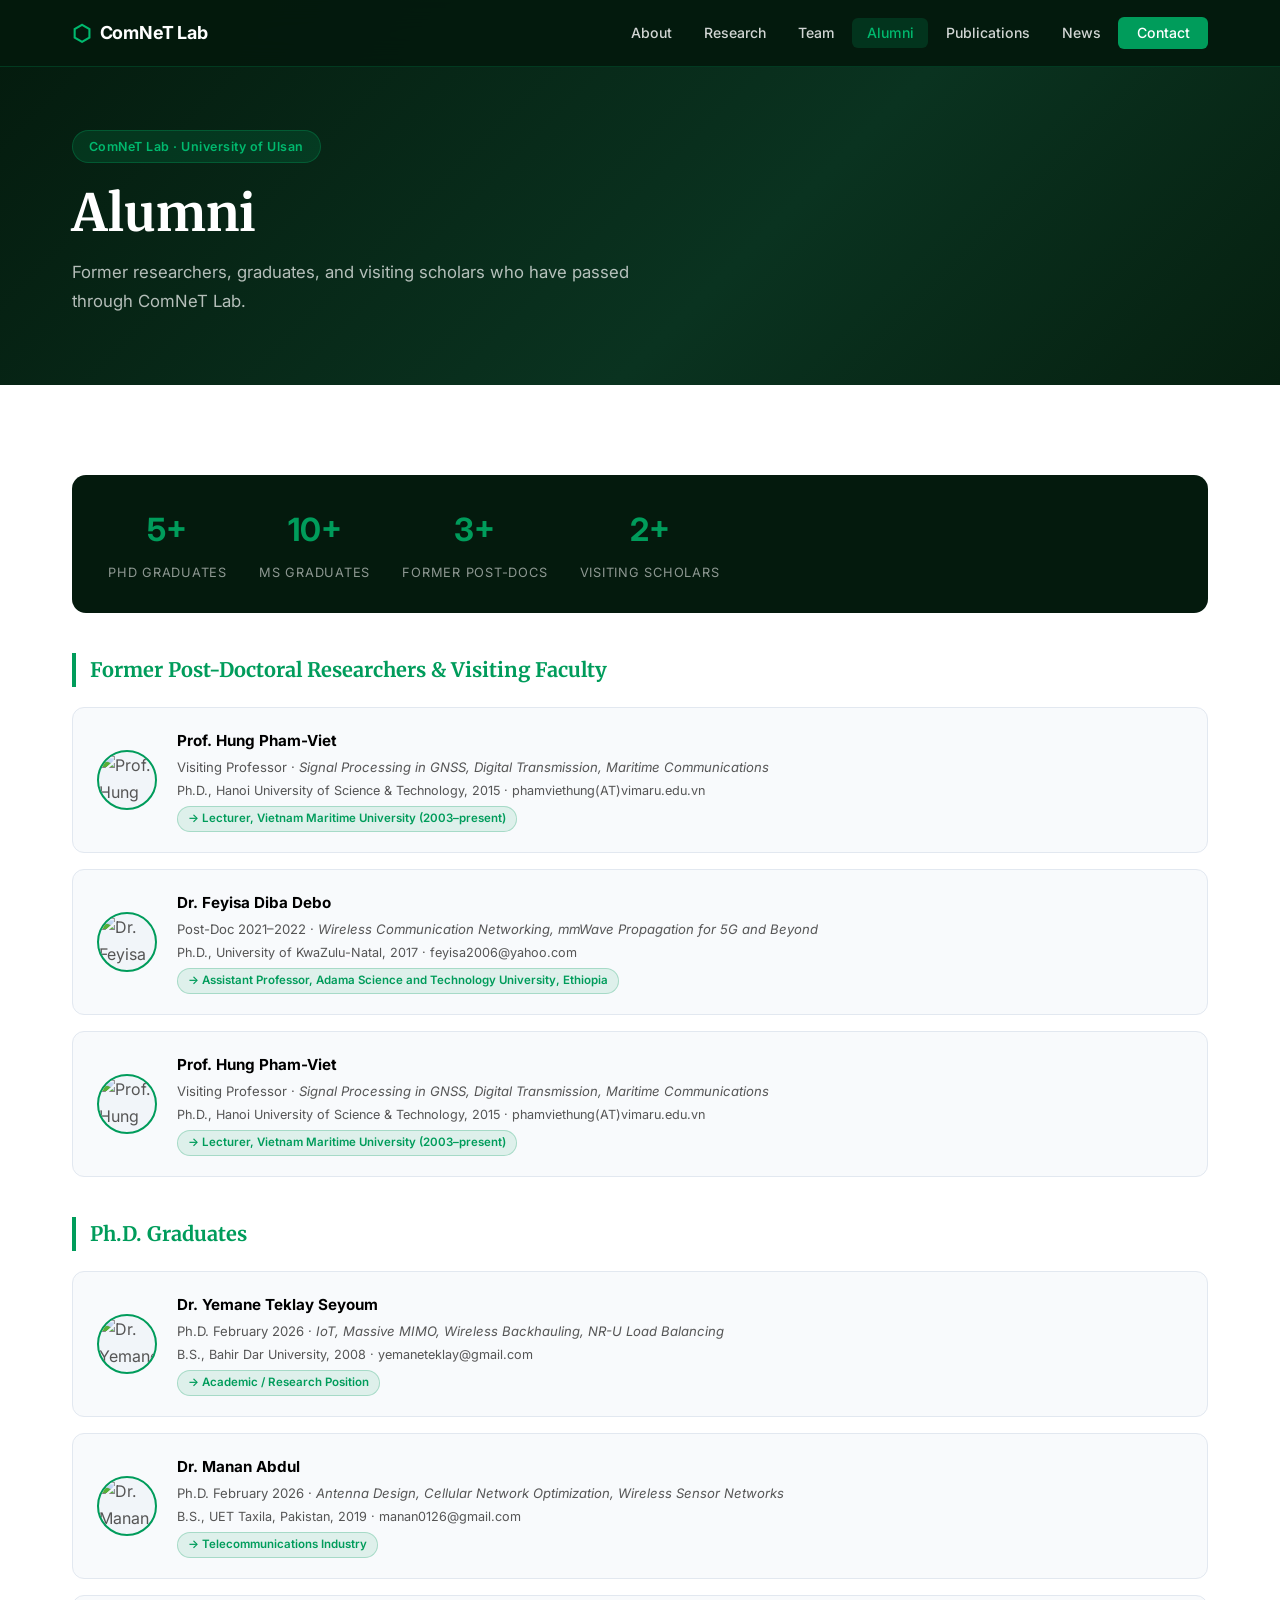
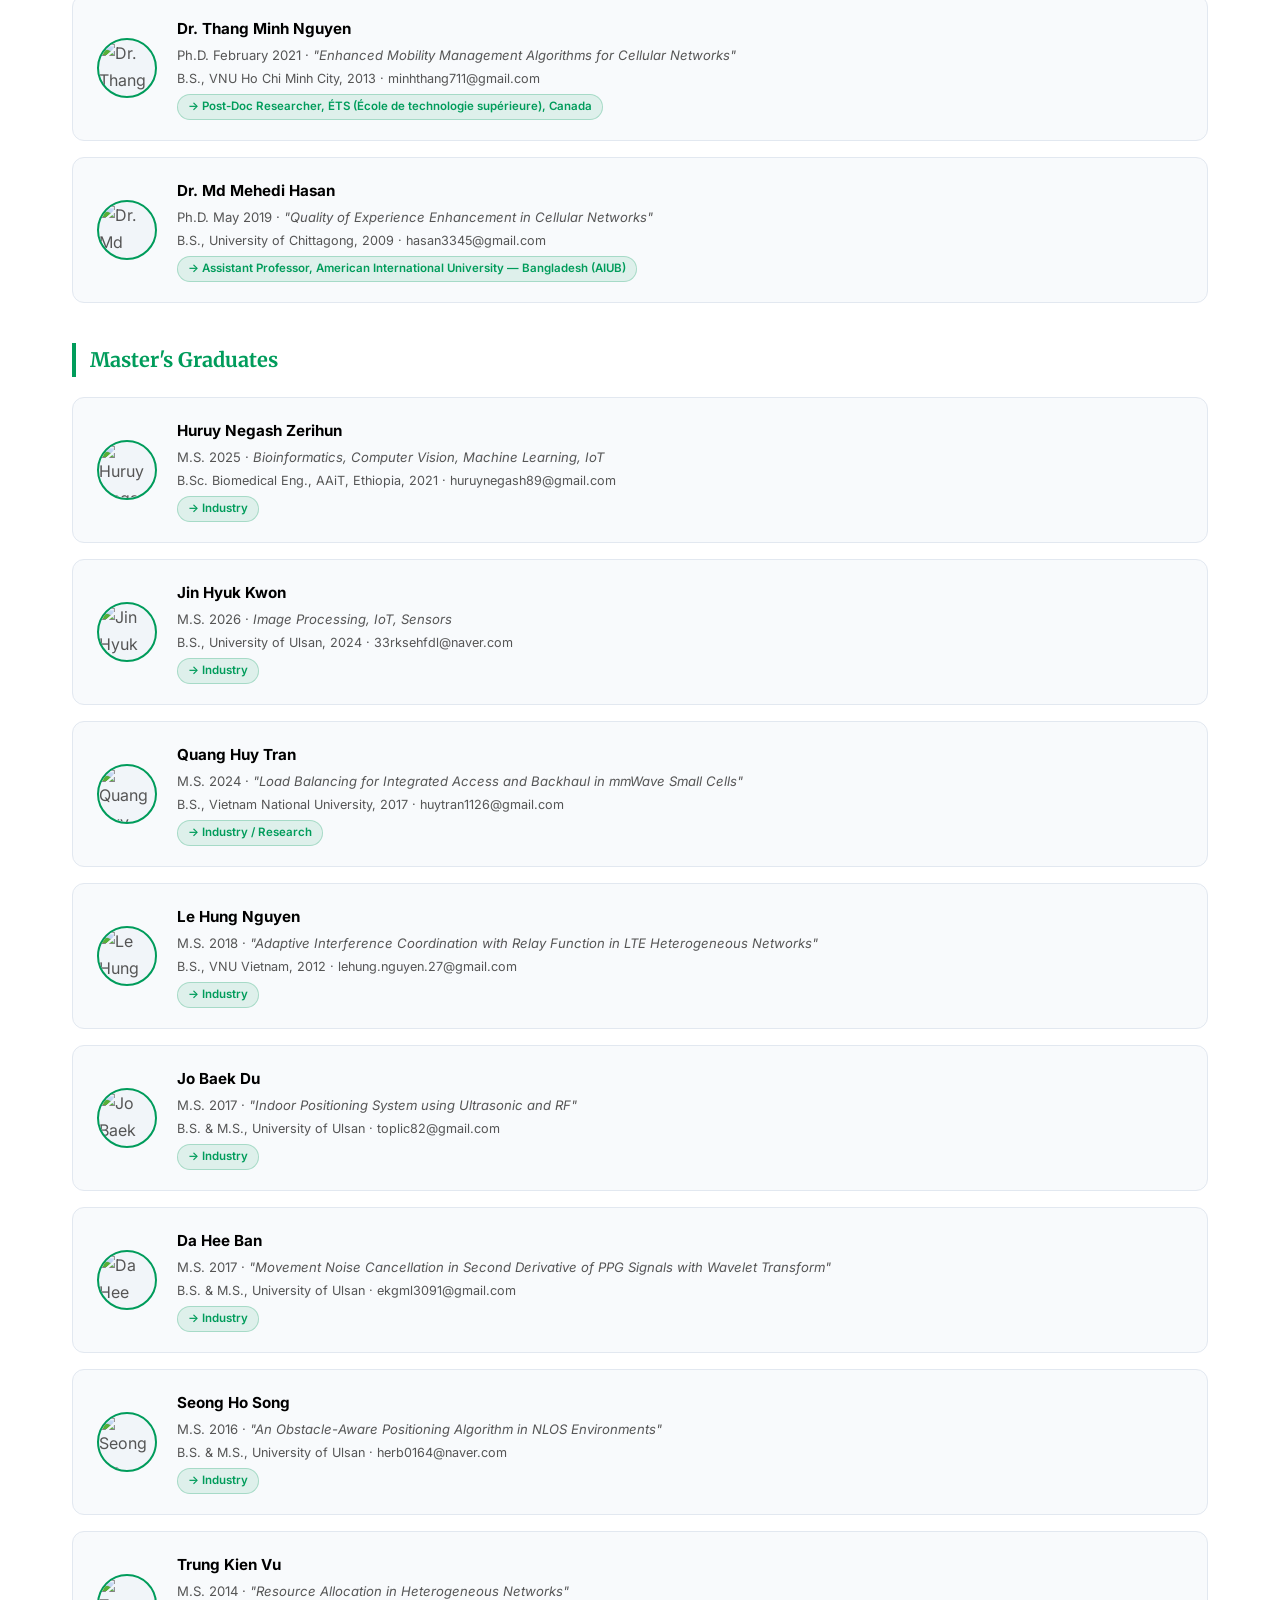
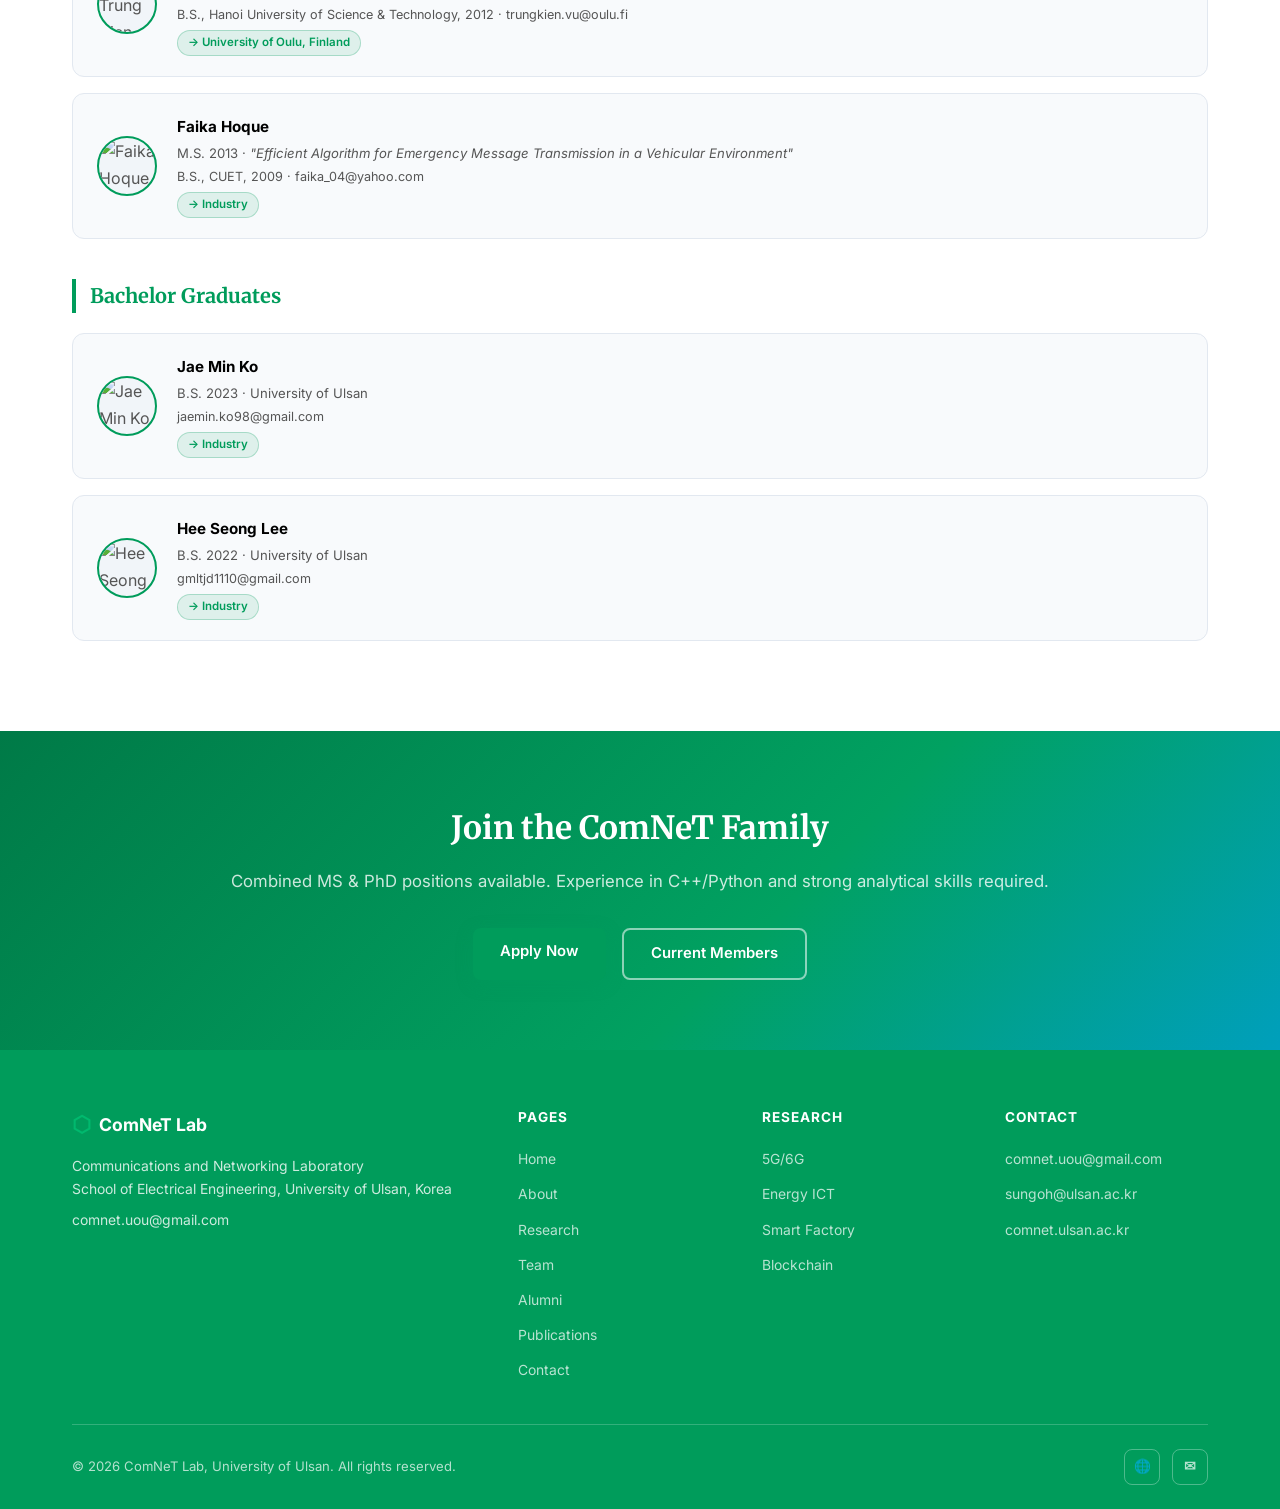
==== commit 3d99d9b3: "Move Prof. Pham-Viet and Jin Hyuk Kwon to Alumni Co-Authored-By: Claude Sonnet 4.6 <noreply@anthropi" ====
--- a/alumni.html
+++ b/alumni.html
@@ -87,6 +87,18 @@
 
         <div class="alumni-card anim-target">
           <div class="alumni-photo-wrap">
+            <img src="http://comnet.ulsan.ac.kr/members/Professor_Pham.jpg" alt="Prof. Hung Pham-Viet" />
+          </div>
+          <div class="alumni-info">
+            <h4>Prof. Hung Pham-Viet</h4>
+            <p>Visiting Professor · <em>Signal Processing in GNSS, Digital Transmission, Maritime Communications</em></p>
+            <p style="font-size:0.79rem;color:var(--text-muted);">Ph.D., Hanoi University of Science &amp; Technology, 2015 · phamviethung(AT)vimaru.edu.vn</p>
+            <span class="placement-badge">→ Lecturer, Vietnam Maritime University (2003–present)</span>
+          </div>
+        </div>
+
+        <div class="alumni-card anim-target">
+          <div class="alumni-photo-wrap">
             <img src="http://comnet.ulsan.ac.kr/members/Feyissa.jpg" alt="Dr. Feyisa Diba Debo" />
           </div>
           <div class="alumni-info">
@@ -177,6 +189,18 @@
             <h4>Huruy Negash Zerihun</h4>
             <p>M.S. 2025 · <em>Bioinformatics, Computer Vision, Machine Learning, IoT</em></p>
             <p style="font-size:0.79rem;color:var(--text-muted);">B.Sc. Biomedical Eng., AAiT, Ethiopia, 2021 · huruynegash89@gmail.com</p>
+            <span class="placement-badge">→ Industry</span>
+          </div>
+        </div>
+
+        <div class="alumni-card anim-target">
+          <div class="alumni-photo-wrap">
+            <img src="http://comnet.ulsan.ac.kr/members/Kwon_Jin_Hyuk.jpg" alt="Jin Hyuk Kwon" />
+          </div>
+          <div class="alumni-info">
+            <h4>Jin Hyuk Kwon</h4>
+            <p>M.S. 2026 · <em>Image Processing, IoT, Sensors</em></p>
+            <p style="font-size:0.79rem;color:var(--text-muted);">B.S., University of Ulsan, 2024 · 33rksehfdl@naver.com</p>
             <span class="placement-badge">→ Industry</span>
           </div>
         </div>
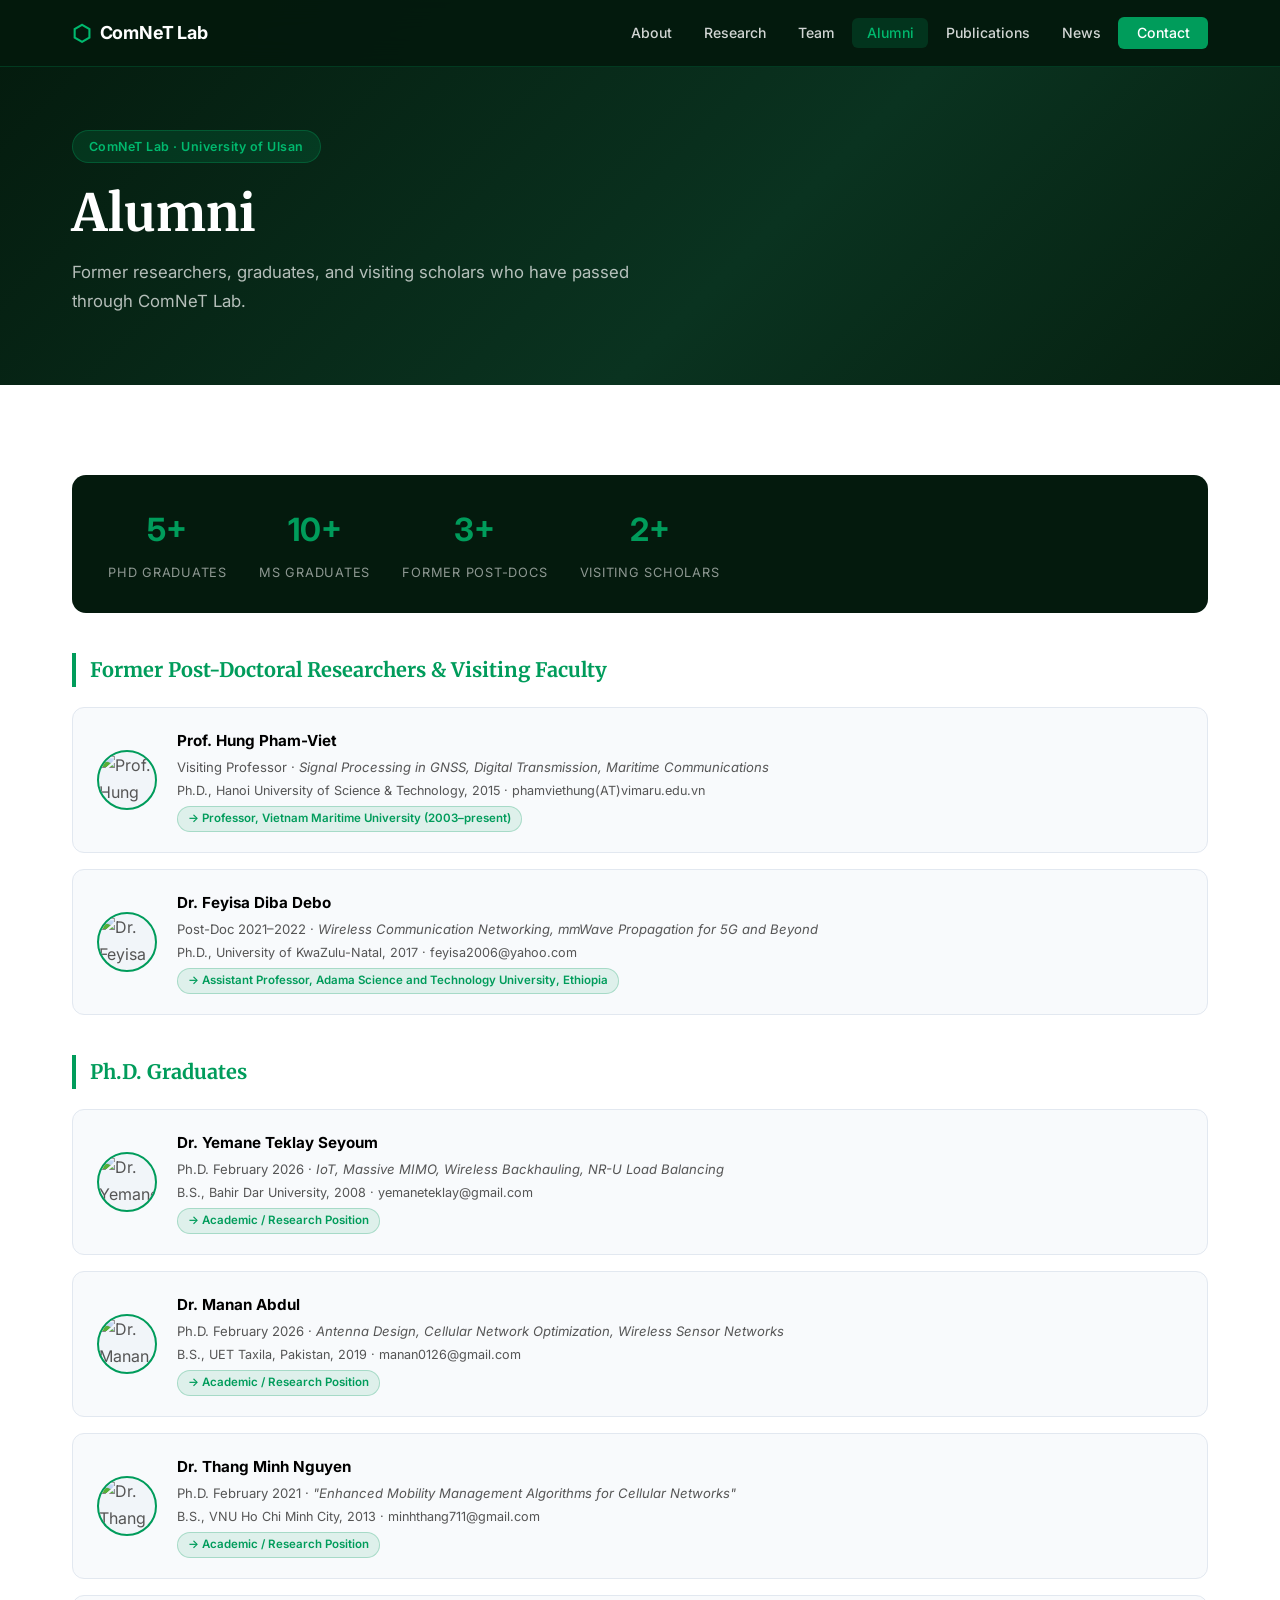
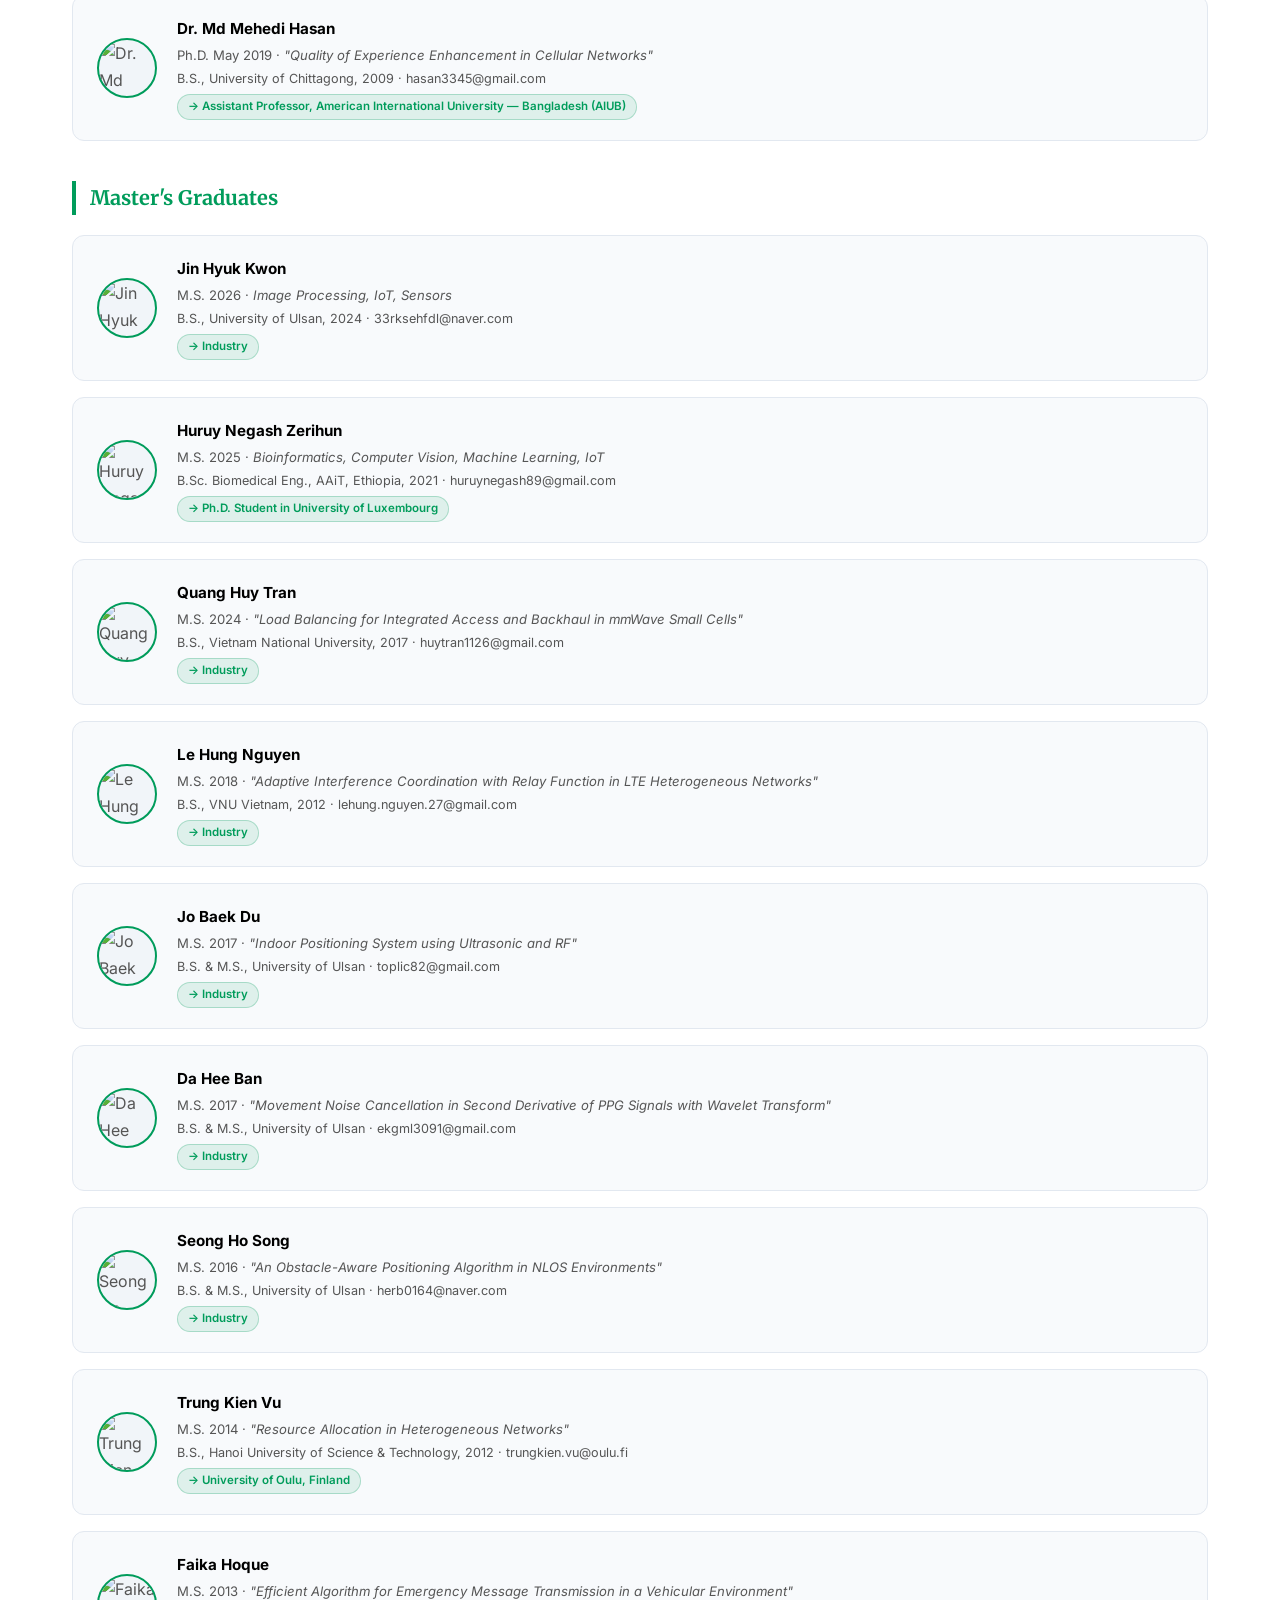
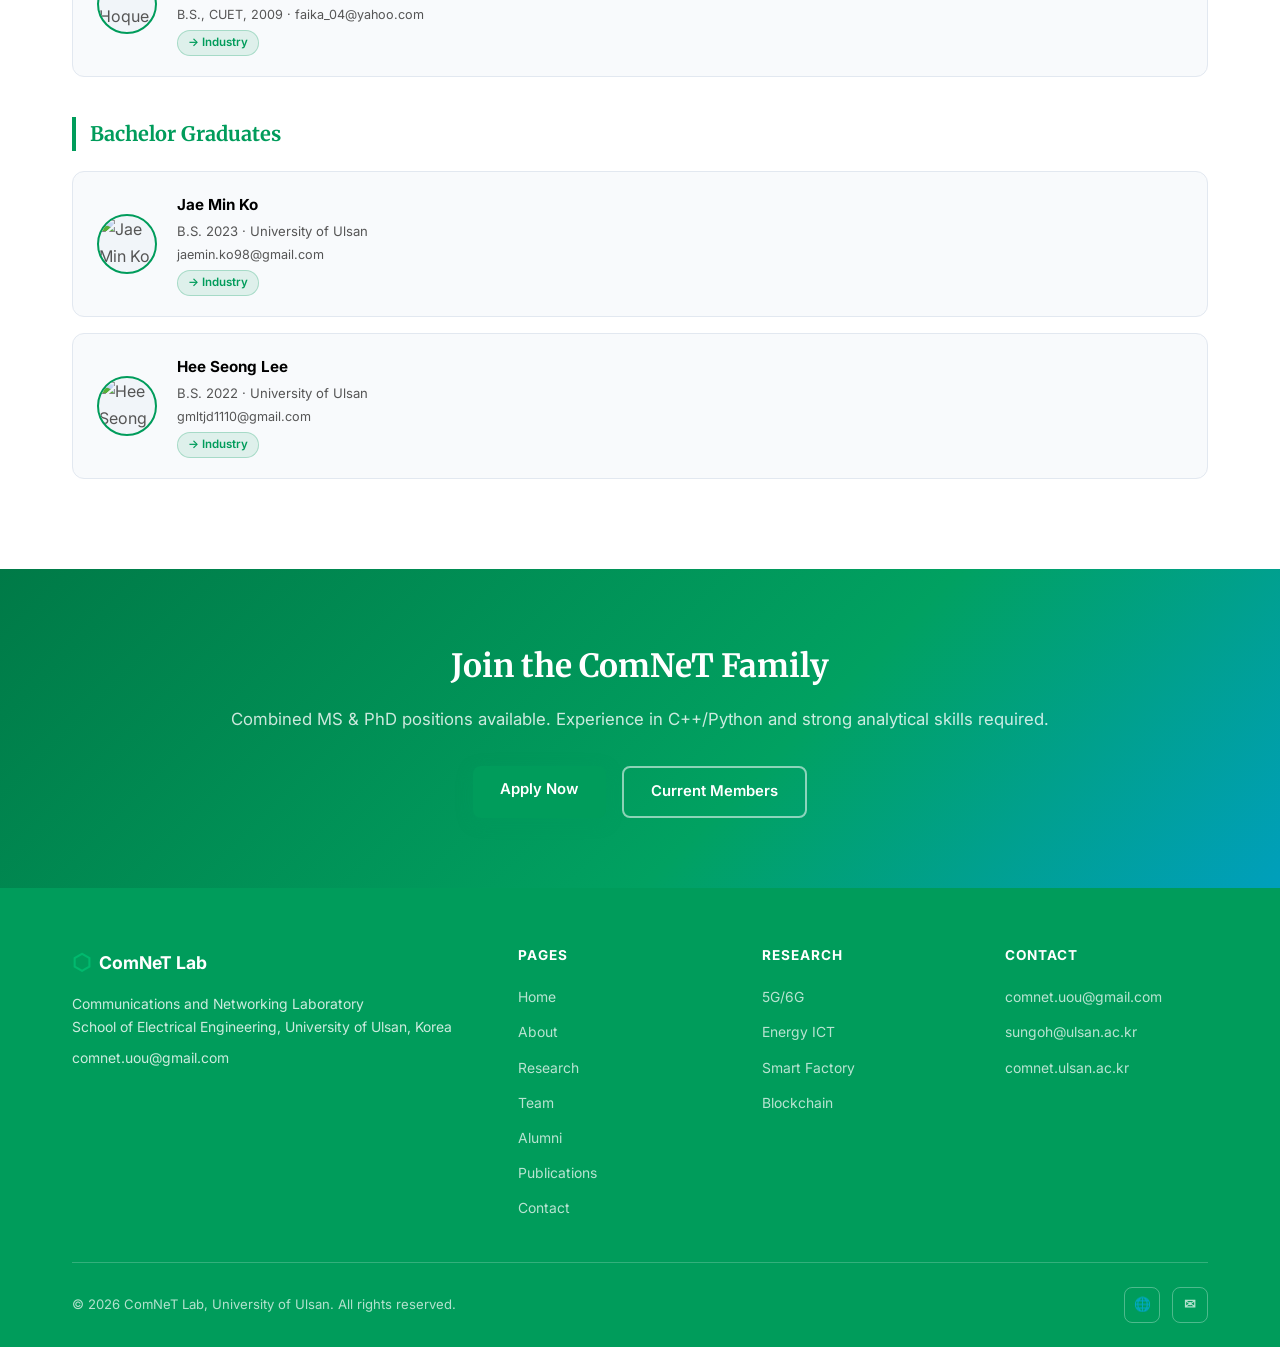
==== commit 1c32aaea: "Update alumni page" ====
--- a/alumni.html
+++ b/alumni.html
@@ -93,7 +93,7 @@
             <h4>Prof. Hung Pham-Viet</h4>
             <p>Visiting Professor · <em>Signal Processing in GNSS, Digital Transmission, Maritime Communications</em></p>
             <p style="font-size:0.79rem;color:var(--text-muted);">Ph.D., Hanoi University of Science &amp; Technology, 2015 · phamviethung(AT)vimaru.edu.vn</p>
-            <span class="placement-badge">→ Lecturer, Vietnam Maritime University (2003–present)</span>
+            <span class="placement-badge">→ Professor, Vietnam Maritime University (2003–present)</span>
           </div>
         </div>
 
@@ -109,17 +109,6 @@
           </div>
         </div>
 
-        <div class="alumni-card anim-target">
-          <div class="alumni-photo-wrap">
-            <img src="http://comnet.ulsan.ac.kr/members/Professor_Pham.jpg" alt="Prof. Hung Pham-Viet" />
-          </div>
-          <div class="alumni-info">
-            <h4>Prof. Hung Pham-Viet</h4>
-            <p>Visiting Professor · <em>Signal Processing in GNSS, Digital Transmission, Maritime Communications</em></p>
-            <p style="font-size:0.79rem;color:var(--text-muted);">Ph.D., Hanoi University of Science &amp; Technology, 2015 · phamviethung(AT)vimaru.edu.vn</p>
-            <span class="placement-badge">→ Lecturer, Vietnam Maritime University (2003–present)</span>
-          </div>
-        </div>
 
       </div>
 
@@ -147,7 +136,7 @@
             <h4>Dr. Manan Abdul</h4>
             <p>Ph.D. February 2026 · <em>Antenna Design, Cellular Network Optimization, Wireless Sensor Networks</em></p>
             <p style="font-size:0.79rem;color:var(--text-muted);">B.S., UET Taxila, Pakistan, 2019 · manan0126@gmail.com</p>
-            <span class="placement-badge">→ Telecommunications Industry</span>
+            <span class="placement-badge">→ Academic / Research Position</span>
           </div>
         </div>
 
@@ -159,7 +148,7 @@
             <h4>Dr. Thang Minh Nguyen</h4>
             <p>Ph.D. February 2021 · <em>"Enhanced Mobility Management Algorithms for Cellular Networks"</em></p>
             <p style="font-size:0.79rem;color:var(--text-muted);">B.S., VNU Ho Chi Minh City, 2013 · minhthang711@gmail.com</p>
-            <span class="placement-badge">→ Post-Doc Researcher, ÉTS (École de technologie supérieure), Canada</span>
+            <span class="placement-badge">→ Academic / Research Position</span>
           </div>
         </div>
 
@@ -180,7 +169,17 @@
       <!-- ═══ MS GRADUATES ═══ -->
       <h3 class="alumni-section-title">Master's Graduates</h3>
       <div class="alumni-grid">
-
+        <div class="alumni-card anim-target">
+          <div class="alumni-photo-wrap">
+            <img src="http://comnet.ulsan.ac.kr/members/Kwon_Jin_Hyuk.jpg" alt="Jin Hyuk Kwon" />
+          </div>
+          <div class="alumni-info">
+            <h4>Jin Hyuk Kwon</h4>
+            <p>M.S. 2026 · <em>Image Processing, IoT, Sensors</em></p>
+            <p style="font-size:0.79rem;color:var(--text-muted);">B.S., University of Ulsan, 2024 · 33rksehfdl@naver.com</p>
+            <span class="placement-badge">→ Industry</span>
+          </div>
+        </div>
         <div class="alumni-card anim-target">
           <div class="alumni-photo-wrap">
             <img src="http://comnet.ulsan.ac.kr/members/huruy.JPG" alt="Huruy Negash Zerihun" />
@@ -189,21 +188,11 @@
             <h4>Huruy Negash Zerihun</h4>
             <p>M.S. 2025 · <em>Bioinformatics, Computer Vision, Machine Learning, IoT</em></p>
             <p style="font-size:0.79rem;color:var(--text-muted);">B.Sc. Biomedical Eng., AAiT, Ethiopia, 2021 · huruynegash89@gmail.com</p>
-            <span class="placement-badge">→ Industry</span>
-          </div>
-        </div>
-
-        <div class="alumni-card anim-target">
-          <div class="alumni-photo-wrap">
-            <img src="http://comnet.ulsan.ac.kr/members/Kwon_Jin_Hyuk.jpg" alt="Jin Hyuk Kwon" />
-          </div>
-          <div class="alumni-info">
-            <h4>Jin Hyuk Kwon</h4>
-            <p>M.S. 2026 · <em>Image Processing, IoT, Sensors</em></p>
-            <p style="font-size:0.79rem;color:var(--text-muted);">B.S., University of Ulsan, 2024 · 33rksehfdl@naver.com</p>
-            <span class="placement-badge">→ Industry</span>
-          </div>
-        </div>
+            <span class="placement-badge">→ Ph.D. Student in University of Luxembourg</span>
+          </div>
+        </div>
+
+
 
         <div class="alumni-card anim-target">
           <div class="alumni-photo-wrap">
@@ -213,7 +202,7 @@
             <h4>Quang Huy Tran</h4>
             <p>M.S. 2024 · <em>"Load Balancing for Integrated Access and Backhaul in mmWave Small Cells"</em></p>
             <p style="font-size:0.79rem;color:var(--text-muted);">B.S., Vietnam National University, 2017 · huytran1126@gmail.com</p>
-            <span class="placement-badge">→ Industry / Research</span>
+            <span class="placement-badge">→ Industry</span>
           </div>
         </div>
 
--- a/style.css
+++ b/style.css
@@ -589,12 +589,12 @@
 .news-card:hover { box-shadow: var(--shadow-lg); border-color: var(--green); transform: translateY(-3px); }
 .news-card--featured {
   grid-column: span 2;
-  background: linear-gradient(135deg, var(--dark-nav) 0%, #0a3320 100%);
-  border-color: transparent; color: var(--white);
-}
-.news-card--featured h4 { color: var(--white); }
-.news-card--featured p  { color: rgba(255,255,255,0.75); }
-.news-card--featured .news-date { color: rgba(255,255,255,0.5); }
+  background: linear-gradient(135deg, #ececec85 0%, #ececec85 60%, #ececec85 100%);
+  border-color: rgba(0,156,91,0.3); color: var(--white);
+}
+.news-card--featured h4 { color: #ffffff; }
+.news-card--featured p  { color: rgba(255,255,255,0.85); }
+.news-card--featured .news-date { color: rgba(255,255,255,0.6); }
 .news-date { font-size: 0.8rem; color: var(--text-muted); font-weight: 500; margin-bottom: 0.5rem; }
 .news-tag {
   display: inline-block; font-size: 0.7rem; font-weight: 700;
